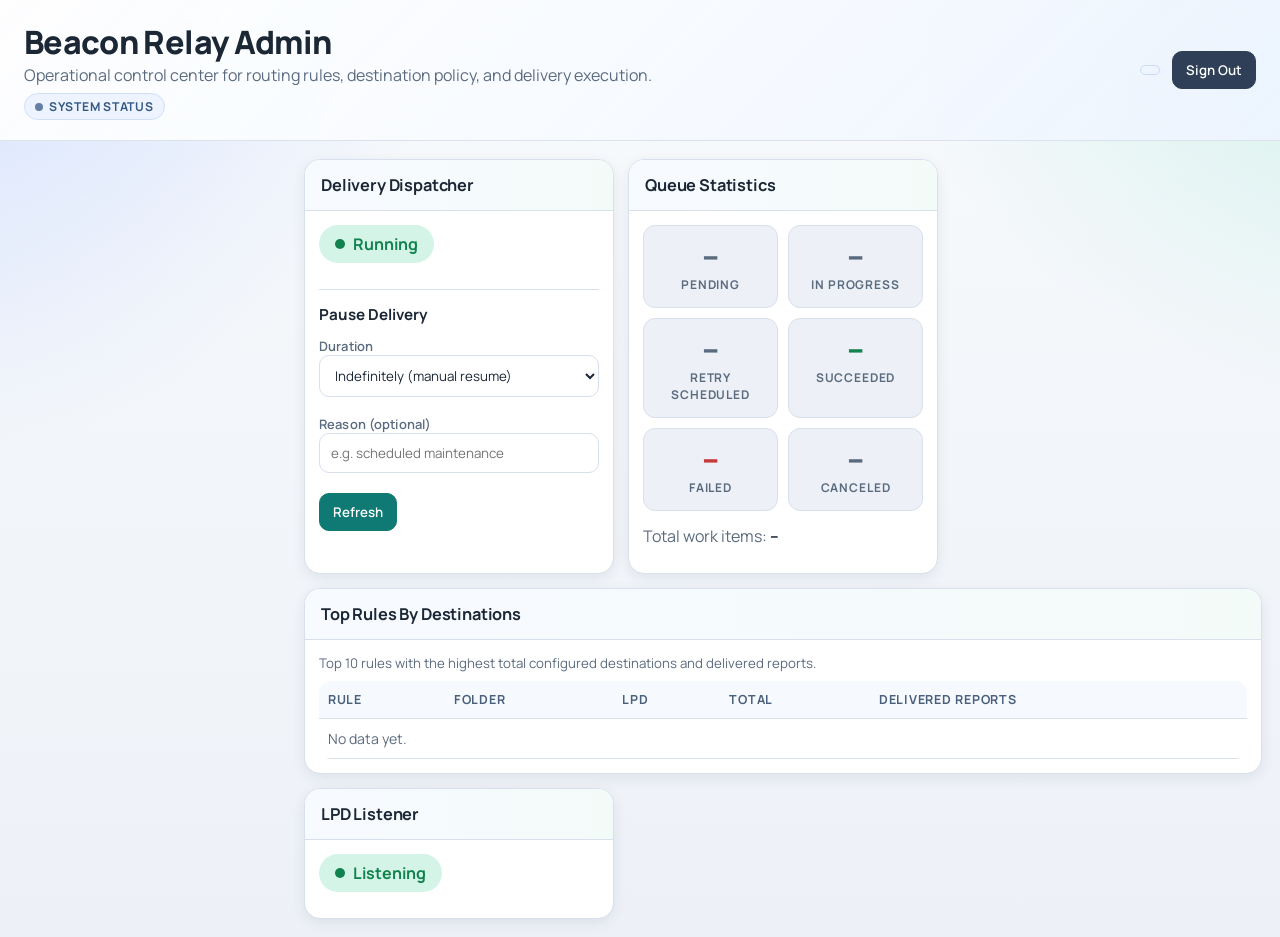
==== BeaconRelay.LpdReceiver/wwwroot/admin/index.html @ f5e6a937 "fix: Update stylesheet paths and resolve URLs in login and admin pages" ====
<!doctype html>
<html lang="en">
<head>
  <meta charset="utf-8">
  <meta name="viewport" content="width=device-width, initial-scale=1">
  <title>Beacon Relay Admin</title>
  <link rel="stylesheet" href="theme.css">
  <style>
    :root {
      --menu-width: 286px;
      --header-offset: 96px;
    }

    * { box-sizing: border-box; }

    body {
      margin: 0;
      font-family: "Manrope", "Segoe UI", Tahoma, sans-serif;
      color: var(--ink);
      background:
        radial-gradient(85% 120% at -10% -20%, #c6d8ff 0%, transparent 58%),
        radial-gradient(90% 110% at 110% -10%, #caefe8 0%, transparent 48%),
        linear-gradient(180deg, var(--bg-soft) 0%, var(--bg) 100%);
      min-height: 100vh;
      overflow-x: hidden;
    }

    header {
      padding: 20px 24px;
      border-bottom: 1px solid rgba(216, 224, 235, 0.9);
      background: linear-gradient(135deg, rgba(255, 255, 255, 0.96) 0%, rgba(237, 244, 255, 0.9) 100%);
      backdrop-filter: blur(8px);
      display: flex;
      flex-wrap: wrap;
      justify-content: space-between;
      gap: 14px;
      align-items: center;
      position: sticky;
      top: 0;
      z-index: 25;
      width: 100%;
    }

    .header-left {
      display: flex;
      align-items: flex-start;
      gap: 12px;
    }

    .menu-toggle {
      width: 42px;
      height: 42px;
      border-radius: 10px;
      padding: 0;
      display: inline-flex;
      align-items: center;
      justify-content: center;
      background: #f5f8fd;
      border-color: #cfdced;
      flex-shrink: 0;
    }

    .menu-toggle svg {
      width: 20px;
      height: 20px;
    }

    .menu-toggle.active {
      background: var(--accent);
      color: #fff;
      border-color: var(--accent);
    }

    h1, h2, h3 { margin: 0; }

    h1 {
      font-size: clamp(1.4rem, 1.05rem + 1.2vw, 2.1rem);
      letter-spacing: -0.02em;
      font-weight: 800;
    }

    h2 {
      letter-spacing: -0.01em;
      font-weight: 700;
    }

    main {
      margin: 0;
      padding: 18px;
      transition: margin-left 220ms ease;
    }

    .layout {
      display: block;
    }

    body.read-only .side-nav,
    body.read-only .menu-toggle,
    body.read-only .menu-overlay {
      display: none;
    }

    body.read-only main {
      margin-left: 0;
    }

    body.read-only .content-area {
      max-width: none;
    }

    body.menu-expanded main {
      margin-left: var(--menu-width);
    }

    body.menu-collapsed main {
      margin-left: 0;
    }

    .side-nav {
      background: var(--card);
      border-right: 1px solid var(--line);
      box-shadow: var(--shadow-sm);
      padding: 20px 14px;
      position: fixed;
      top: var(--header-offset);
      left: 0;
      bottom: 0;
      width: var(--menu-width);
      z-index: 30;
      overflow: hidden;
      transition: transform 220ms ease;
      background: linear-gradient(180deg, rgba(255, 255, 255, 0.97) 0%, rgba(245, 251, 255, 0.95) 100%);
      height: calc(100vh - var(--header-offset));
    }

    body.menu-collapsed .side-nav {
      transform: translateX(calc(-1 * var(--menu-width) - 8px));
    }

    .side-nav::before {
      content: "";
      display: block;
      height: 4px;
      margin: -20px -14px 12px;
      background: linear-gradient(90deg, var(--accent) 0%, var(--accent-2) 100%);
    }

    .side-nav h2 {
      font-size: 0.92rem;
      margin: 0 0 5px;
      color: var(--ink-soft);
      text-transform: uppercase;
      letter-spacing: 0.08em;
      font-weight: 700;
    }

    .side-nav .hint {
      margin-bottom: 12px;
      color: var(--ink-soft);
    }

    .nav-links {
      display: grid;
      gap: 8px;
    }

    .nav-links button {
      display: flex;
      align-items: center;
      gap: 9px;
      text-align: left;
      width: 100%;
      font-weight: 600;
      background: #f5f8fd;
      border: 1px solid #dce5f2;
      border-radius: 10px;
      padding: 10px 12px;
      transition: transform 160ms ease, background-color 160ms ease, border-color 160ms ease, box-shadow 160ms ease;
    }

    .nav-links button:hover {
      transform: translateY(-1px);
      border-color: #bdcce2;
      box-shadow: var(--shadow-sm);
    }

    .nav-links button.active {
      background: var(--accent);
      color: #fff;
      border-color: var(--accent);
      box-shadow: 0 8px 18px rgba(15, 92, 192, 0.35);
    }

    .nav-icon {
      width: 16px;
      height: 16px;
      flex-shrink: 0;
      opacity: 0.88;
    }

    .nav-links button.active .nav-icon {
      opacity: 1;
    }

    .nav-label {
      display: inline-block;
    }

    .content-area {
      display: grid;
      gap: 18px;
      max-width: 1420px;
    }

    .view-chip {
      display: inline-flex;
      align-items: center;
      gap: 6px;
      margin-top: 7px;
      padding: 4px 10px;
      border-radius: 999px;
      border: 1px solid #cfe0f5;
      background: #edf4ff;
      color: #355985;
      font-size: 0.76rem;
      font-weight: 700;
      letter-spacing: 0.06em;
      text-transform: uppercase;
      width: fit-content;
    }

    .view-chip::before {
      content: "";
      width: 8px;
      height: 8px;
      border-radius: 50%;
      background: currentColor;
      opacity: 0.75;
    }

    .menu-overlay {
      position: fixed;
      left: 0;
      right: 0;
      bottom: 0;
      top: var(--header-offset);
      background: rgba(12, 24, 42, 0.36);
      backdrop-filter: blur(1px);
      opacity: 0;
      pointer-events: none;
      transition: opacity 180ms ease;
      z-index: 20;
    }

    @media (max-width: 980px) {
      body.menu-expanded .menu-overlay {
        opacity: 1;
        pointer-events: auto;
      }
    }

    .view-section {
      display: none;
      gap: 18px;
      animation: fade-slide-in 260ms ease;
    }

    .view-section.active {
      display: grid;
    }

    @keyframes fade-slide-in {
      from {
        opacity: 0;
        transform: translateY(8px);
      }
      to {
        opacity: 1;
        transform: translateY(0);
      }
    }

    .grid-2 {
      display: grid;
      grid-template-columns: 1fr;
      gap: 14px;
    }

    @media (min-width: 1000px) {
      .grid-2 { grid-template-columns: 1fr 1fr; }
    }

    .card {
      background: var(--card);
      border: 1px solid var(--line);
      border-radius: var(--radius);
      overflow: hidden;
      box-shadow: var(--shadow-sm);
    }

    .card h2 {
      padding: 14px 16px;
      font-size: 1.02rem;
      border-bottom: 1px solid var(--line);
      background: linear-gradient(90deg, #f7faff 0%, #f3fbf9 100%);
    }

    .body { padding: 14px; }

    .toolbar {
      display: flex;
      flex-wrap: wrap;
      gap: 10px;
      margin-bottom: 12px;
      align-items: end;
    }

    button {
      border: 1px solid var(--line);
      background: #ffffff;
      color: var(--ink);
      border-radius: 10px;
      padding: 9px 13px;
      cursor: pointer;
      font-family: inherit;
      font-weight: 600;
      transition: transform 140ms ease, box-shadow 140ms ease, background-color 140ms ease, border-color 140ms ease;
    }

    button:hover {
      transform: translateY(-1px);
      box-shadow: var(--shadow-sm);
    }

    button:disabled {
      cursor: not-allowed;
      opacity: 0.55;
      transform: none;
      box-shadow: none;
    }

    button.primary { background: var(--accent); color: #fff; border-color: var(--accent); }
    button.refresh { background: var(--accent-2); color: #fff; border-color: var(--accent-2); }
    button.secondary { background: var(--accent-3); color: #fff; border-color: var(--accent-3); }

    button.danger {
      background: #fff2f2;
      color: var(--bad);
      border-color: #efc3c3;
    }

    input, select {
      width: 100%;
      border: 1px solid var(--line);
      border-radius: 10px;
      padding: 10px 11px;
      background: #fff;
      color: var(--ink);
      font-family: inherit;
      transition: border-color 120ms ease, box-shadow 120ms ease;
    }

    input:focus,
    select:focus,
    button:focus-visible {
      outline: none;
      border-color: #79a8e8;
      box-shadow: 0 0 0 3px rgba(15, 92, 192, 0.16);
    }

    label {
      display: block;
      font-size: 0.81rem;
      margin-bottom: 8px;
      min-width: 120px;
      color: var(--ink-soft);
      font-weight: 600;
      letter-spacing: 0.01em;
    }

    .row, .row-3 {
      display: grid;
      grid-template-columns: 1fr;
      gap: 10px;
    }

    @media (min-width: 760px) {
      .row { grid-template-columns: 1fr 1fr; }
      .row-3 { grid-template-columns: 1fr 1fr 1fr; }
    }

    table {
      width: 100%;
      border-collapse: collapse;
      font-size: 0.88rem;
      border-radius: 12px;
      overflow: hidden;
    }

    th, td {
      padding: 10px 9px;
      border-bottom: 1px solid var(--line);
      text-align: left;
      vertical-align: top;
    }

    th {
      background: #f6f9fd;
      color: #49607d;
      font-size: 0.78rem;
      letter-spacing: 0.06em;
      text-transform: uppercase;
      font-weight: 700;
    }

    tr:hover td { background: #f8fbff; }

    .queue-row {
      cursor: pointer;
    }

    .queue-row.selected td {
      background: #e7f0ff;
    }

    .rule-color-row {
      display: inline-flex;
      align-items: center;
      gap: 8px;
    }

    .rule-color-chip {
      width: 14px;
      height: 14px;
      border-radius: 999px;
      border: 1px solid rgba(0, 0, 0, 0.16);
      display: inline-block;
      vertical-align: middle;
      margin-right: 7px;
    }

    .pill {
      display: inline-block;
      border-radius: 999px;
      padding: 4px 10px;
      font-size: 0.74rem;
      font-weight: 700;
      border: 1px solid transparent;
      background: #f7f9fc;
    }

    .ok { color: var(--ok); border-color: var(--ok); }
    .bad { color: var(--bad); border-color: var(--bad); }
    .warn { color: var(--warn); border-color: var(--warn); }

    .muted { color: var(--ink-soft); }

    .error {
      margin-top: 8px;
      color: var(--bad);
      font-size: 0.85rem;
      min-height: 1.2em;
      white-space: pre-wrap;
      line-height: 1.4;
    }

    .hint {
      font-size: 0.83rem;
      color: var(--ink-soft);
      margin-bottom: 8px;
      line-height: 1.4;
    }

    .details-panel {
      background: linear-gradient(165deg, #fbfdff 0%, #f4faf9 100%);
      border: 1px solid #d8e8e7;
      border-radius: 14px;
      padding: 14px;
    }

    .actions {
      display: flex;
      flex-wrap: wrap;
      gap: 6px;
    }

    .meta {
      display: flex;
      flex-wrap: wrap;
      gap: 12px;
      align-items: center;
    }

    #authStatus {
      font-family: "IBM Plex Mono", Consolas, monospace;
      font-size: 0.8rem;
      padding: 4px 9px;
      border-radius: 999px;
      background: #eef5ff;
      border: 1px solid #c9dbf5;
      color: #365a8c;
    }

    @media (max-width: 720px) {
      header { padding: 16px; }
      main { padding: 12px; }
      .toolbar > * { width: 100%; }
      .toolbar button { width: 100%; }
    }

    @media (max-width: 980px) {
      body.menu-expanded header,
      body.menu-expanded main {
        margin-left: 0;
      }

      .side-nav {
        width: min(86vw, 320px);
      }

      body.menu-collapsed .side-nav {
        transform: translateX(-110%);
      }
    }

    @media (prefers-reduced-motion: reduce) {
      * { animation: none !important; transition: none !important; }
    }

    /* ── Status page ─────────────────────────────────────────────── */
    .status-grid {
      display: grid;
      gap: 14px;
      grid-template-columns: repeat(auto-fit, minmax(280px, 1fr));
    }

    .status-grid .card.card-wide {
      grid-column: 1 / -1;
    }

    .table-wrap {
      width: 100%;
      overflow-x: auto;
    }

    .table-wrap table {
      min-width: 680px;
    }

    .stat-strip {
      display: grid;
      gap: 10px;
      grid-template-columns: repeat(auto-fit, minmax(110px, 1fr));
    }

    .stat-box {
      background: var(--bg);
      border: 1px solid var(--line);
      border-radius: 12px;
      padding: 14px 16px;
      text-align: center;
    }

    .stat-box .count {
      font-size: 2rem;
      font-weight: 800;
      letter-spacing: -0.03em;
      line-height: 1;
    }

    .stat-box .label {
      font-size: 0.75rem;
      font-weight: 700;
      text-transform: uppercase;
      letter-spacing: 0.07em;
      color: var(--ink-soft);
      margin-top: 4px;
    }

    .stat-box.ok   .count { color: var(--ok); }
    .stat-box.bad  .count { color: var(--bad); }
    .stat-box.warn .count { color: var(--warn); }
    .stat-box.dim  .count { color: var(--ink-soft); }

    .dispatcher-badge {
      display: inline-flex;
      align-items: center;
      gap: 8px;
      font-size: 1rem;
      font-weight: 700;
      padding: 8px 16px;
      border-radius: 100px;
      margin-bottom: 12px;
    }

    .dispatcher-badge.running {
      background: #d3f4e7;
      color: var(--ok);
    }

    .dispatcher-badge.paused {
      background: #fdeec9;
      color: var(--warn);
    }

    .dispatcher-badge .dot {
      width: 10px; height: 10px;
      border-radius: 50%;
      background: currentColor;
    }

    .pause-row {
      display: flex;
      flex-wrap: wrap;
      gap: 10px;
      align-items: flex-end;
      margin-top: 12px;
    }

    .pause-row label { flex: 1 1 160px; }
  </style>
</head>
<body>
  <header>
    <div class="header-left">
      <button id="menuToggle" class="menu-toggle" aria-label="Toggle settings menu" title="Toggle settings menu">
        <svg viewBox="0 0 24 24" fill="none" stroke="currentColor" stroke-width="2" stroke-linecap="round">
          <path d="M4 6h16"></path>
          <path d="M4 12h16"></path>
          <path d="M4 18h16"></path>
        </svg>
      </button>
      <div>
        <h1>Beacon Relay Admin</h1>
        <div class="muted">Operational control center for routing rules, destination policy, and delivery execution.</div>
        <div id="activeViewChip" class="view-chip">System Status</div>
      </div>
    </div>
    <div class="meta">
      <div id="authStatus" class="muted"></div>
      <button id="logoutButton" class="secondary">Sign Out</button>
    </div>
  </header>

  <main>
    <div id="menuOverlay" class="menu-overlay"></div>
    <div class="layout">
      <aside class="side-nav">
        <h2>Settings Menu</h2>
        <div class="hint">Select a module to configure and save.</div>
        <div class="nav-links">
          <button class="active" data-view-target="status">
            <svg class="nav-icon" viewBox="0 0 24 24" fill="none" stroke="currentColor" stroke-width="2" stroke-linecap="round" stroke-linejoin="round"><path d="M4 13h6"></path><path d="M4 19h10"></path><path d="M14 5h6"></path><path d="M14 11h6"></path><path d="M11 17h2"></path><rect x="4" y="4" width="6" height="7" rx="1"></rect><rect x="14" y="13" width="6" height="7" rx="1"></rect></svg>
            <span class="nav-label">System Status</span>
          </button>
          <button data-view-target="retention">
            <svg class="nav-icon" viewBox="0 0 24 24" fill="none" stroke="currentColor" stroke-width="2" stroke-linecap="round" stroke-linejoin="round"><path d="M3 6h18"></path><path d="M8 6V4h8v2"></path><path d="M6 6l1 14h10l1-14"></path><path d="M10 10v7"></path><path d="M14 10v7"></path></svg>
            <span class="nav-label">Retention &amp; Purge</span>
          </button>
          <button data-view-target="rules">
            <svg class="nav-icon" viewBox="0 0 24 24" fill="none" stroke="currentColor" stroke-width="2" stroke-linecap="round" stroke-linejoin="round"><path d="M5 6h14"></path><path d="M5 12h10"></path><path d="M5 18h14"></path><circle cx="18" cy="12" r="1"></circle></svg>
            <span class="nav-label">Rules and Matching</span>
          </button>
          <button data-view-target="folder">
            <svg class="nav-icon" viewBox="0 0 24 24" fill="none" stroke="currentColor" stroke-width="2" stroke-linecap="round" stroke-linejoin="round"><path d="M3 8h6l2 2h10v9H3z"></path><path d="M3 8V5h7l2 2"></path></svg>
            <span class="nav-label">Folder Routing</span>
          </button>
          <button data-view-target="lpd">
            <svg class="nav-icon" viewBox="0 0 24 24" fill="none" stroke="currentColor" stroke-width="2" stroke-linecap="round" stroke-linejoin="round"><path d="M4 12h14"></path><path d="M13 7l5 5-5 5"></path></svg>
            <span class="nav-label">LPD Forwarding</span>
          </button>
          <button data-view-target="delivery">
            <svg class="nav-icon" viewBox="0 0 24 24" fill="none" stroke="currentColor" stroke-width="2" stroke-linecap="round" stroke-linejoin="round"><path d="M3 7h11v10H3z"></path><path d="M14 10h3l4 4v3h-7z"></path><circle cx="8" cy="19" r="1"></circle><circle cx="18" cy="19" r="1"></circle></svg>
            <span class="nav-label">Delivery Queue</span>
          </button>
          <button data-view-target="administrators" data-access="admin">
            <svg class="nav-icon" viewBox="0 0 24 24" fill="none" stroke="currentColor" stroke-width="2" stroke-linecap="round" stroke-linejoin="round"><circle cx="9" cy="8" r="3"></circle><path d="M3 19c0-3.2 2.6-5.8 5.8-5.8h0.4"></path><circle cx="17" cy="10" r="2.5"></circle><path d="M14.5 19.5c0-2.6 2.1-4.7 4.7-4.7h0.3"></path></svg>
            <span class="nav-label">Administrators</span>
          </button>
        </div>
      </aside>

      <div class="content-area">
        <section class="view-section" data-view="rules" data-access="settings">
          <section class="card">
            <h2>Rules</h2>
            <div class="body">
              <div class="row-3">
                <label>Rule Name
                  <input id="ruleName" value="" placeholder="Enter a unique rule name">
                </label>
                <label>Priority
                  <input id="rulePriority" type="number" value="100" min="0">
                </label>
                <label>Queue Match Type
                  <select id="queueType">
                    <option>Exact</option>
                    <option>Wildcard</option>
                    <option>Regex</option>
                  </select>
                </label>
              </div>
              <div class="row-3">
                <label>Queue Match Value
                  <input id="queueValue" value="main">
                </label>
                <label>Match Operator
                  <select id="matchOperator">
                    <option>And</option>
                    <option>Or</option>
                  </select>
                </label>
                <label>Status
                  <select id="ruleEnabled">
                    <option value="true">Enabled</option>
                    <option value="false">Disabled</option>
                  </select>
                </label>
              </div>
              <div class="row">
                <label>Rule Highlight Color
                  <div class="rule-color-row">
                    <input id="ruleColor" type="color" value="#0F5CC0" style="width:74px; padding:4px 6px;">
                    <span class="muted">Used to highlight this rule in rule and queue entries.</span>
                  </div>
                </label>
              </div>
              <div class="toolbar">
                <button class="primary" id="saveRule">Save Rule</button>
                <button id="resetRule">Reset Form</button>
                <button class="refresh" id="refreshRules">Refresh Rules</button>
                <button id="saveRuleOrder">Save Current Rule Order</button>
              </div>
              <div class="hint">Use Up and Down to reorder rules before saving the new priority order.</div>
              <div class="error" id="ruleError"></div>
              <table>
                <thead>
                  <tr><th>Priority</th><th>Name</th><th>Match</th><th>Destinations</th><th>Status</th><th>Action</th></tr>
                </thead>
                <tbody id="rulesBody"></tbody>
              </table>
            </div>
          </section>
        </section>

        <section class="view-section" data-view="folder" data-access="settings">
          <section class="card">
            <h2>Folder Destinations</h2>
            <div class="body">
              <div class="row">
                <label>Rule
                  <select id="folderRuleId"></select>
                </label>
                <label>Destination Order
                  <input id="folderOrder" type="number" value="1" min="0">
                </label>
              </div>
              <div class="row">
                <label>Root Folder
                  <input id="folderRoot" value="data/routed">
                </label>
                <label>Subfolder Pattern Type
                  <select id="folderPatternType">
                    <option>DotNetDateFormat</option>
                    <option>TokenTemplate</option>
                  </select>
                </label>
              </div>
              <div class="row">
                <label>Subfolder Pattern
                  <input id="folderPattern" value="yyyy/MM/dd">
                </label>
                <label>Duplicate Policy
                  <select id="folderDuplicatePolicy">
                    <option>Overwrite</option>
                    <option>Fail</option>
                    <option selected>UniqueName</option>
                  </select>
                </label>
              </div>
              <div class="row">
                <label>Unique Name Mode
                  <select id="folderUniqueNameMode">
                    <option selected>Counter</option>
                    <option>Timestamp</option>
                    <option>Guid</option>
                    <option>HashFragment</option>
                  </select>
                </label>
                <label>Retry Policy
                  <select id="folderRetryPolicyId"></select>
                </label>
              </div>
              <div class="row">
                <label>Unique Affix
                  <input id="folderUniqueAffix" placeholder="copy">
                </label>
                <label>Retry On Failure
                  <select id="folderRetryOnFailure">
                    <option value="true">Yes</option>
                    <option value="false">No</option>
                  </select>
                </label>
              </div>
              <div class="row">
                <label>Enabled
                  <select id="folderEnabled">
                    <option value="true">Enabled</option>
                    <option value="false">Disabled</option>
                  </select>
                </label>
              </div>
              <div class="toolbar">
                <button class="primary" id="saveFolder">Save Folder Destination</button>
                <button id="resetFolder">Reset Form</button>
              </div>
              <div class="error" id="folderError"></div>
              <table>
                <thead>
                  <tr><th>Rule</th><th>Root</th><th>Pattern</th><th>Retry</th><th>Action</th></tr>
                </thead>
                <tbody id="folderBody"></tbody>
              </table>
            </div>
          </section>
        </section>

        <section class="view-section" data-view="lpd" data-access="settings">
          <section class="card">
            <h2>LPD Forward Destinations</h2>
            <div class="body">
              <div class="hint">Manage outbound LPD forwarding targets and retry behavior.</div>
              <div class="row">
                <label>Rule
                  <select id="forwardRuleId"></select>
                </label>
                <label>Destination Order
                  <input id="forwardOrder" type="number" value="1" min="0">
                </label>
              </div>
              <div class="row">
                <label>Host
                  <input id="forwardHost" value="127.0.0.1">
                </label>
                <label>Port
                  <input id="forwardPort" type="number" value="515" min="1" max="65535">
                </label>
              </div>
              <div class="row">
                <label>Outbound Queue Name
                  <input id="forwardQueue" value="remote-queue">
                </label>
                <label>Compression
                  <select id="forwardCompression">
                    <option>None</option>
                    <option>ZipArchive</option>
                  </select>
                </label>
              </div>
              <div class="row">
                <label>Payload Mode
                  <select id="forwardPayloadMode">
                    <option>StoredFile</option>
                    <option>OriginalFile</option>
                  </select>
                </label>
                <label>Retry Policy
                  <select id="forwardRetryPolicyId"></select>
                </label>
              </div>
              <div class="row">
                <label>Enabled
                  <select id="forwardEnabled">
                    <option value="true">Enabled</option>
                    <option value="false">Disabled</option>
                  </select>
                </label>
              </div>
              <div class="toolbar">
                <button class="primary" id="saveForward">Save Forward Destination</button>
                <button id="resetForward">Reset Form</button>
              </div>
              <div class="error" id="forwardError"></div>
              <table>
                <thead>
                  <tr><th>Rule</th><th>Target</th><th>Queue</th><th>Retry</th><th>Action</th></tr>
                </thead>
                <tbody id="forwardBody"></tbody>
              </table>
            </div>
          </section>
        </section>

        <section class="view-section" data-view="delivery">
          <section class="card">
            <h2>Delivery Queue</h2>
            <div class="body">
              <div class="toolbar">
                <label>Status
                  <select id="queueStatusFilter">
                    <option value="All">All</option>
                    <option>Pending</option>
                    <option>InProgress</option>
                    <option>RetryScheduled</option>
                    <option>Succeeded</option>
                    <option>Failed</option>
                    <option>Canceled</option>
                  </select>
                </label>
                <label>Search
                  <input id="queueSearch" placeholder="queue, file, destination, error">
                </label>
                <label>Page Size
                  <select id="queuePageSize">
                    <option>10</option>
                    <option selected>25</option>
                    <option>50</option>
                    <option>100</option>
                  </select>
                </label>
                <button class="refresh" id="refreshQueue">Refresh Queue</button>
              </div>
              <div class="grid-2">
                <div>
                  <table>
                    <thead>
                      <tr><th>Status</th><th>Rule + Destination</th><th>Attempts</th><th>Next</th><th>Action</th></tr>
                    </thead>
                    <tbody id="queueBody"></tbody>
                  </table>
                  <div class="toolbar">
                    <button id="firstPage">First</button>
                    <button id="prevPage">Previous</button>
                    <div id="pageSummary" class="muted"></div>
                    <label>Jump to
                      <input id="queuePageInput" type="number" min="1" value="1" style="width:84px;">
                    </label>
                    <button id="jumpPage">Go</button>
                    <button id="nextPage">Next</button>
                    <button id="lastPage">Last</button>
                  </div>
                  <div class="error" id="queueError"></div>
                </div>
                <div class="details-panel">
                  <h3>Selected Work Item</h3>
                  <div class="hint">Choose Details on a work item to inspect attempt history.</div>
                  <div id="queueDetails" class="muted">No work item selected.</div>
                </div>
              </div>
            </div>
          </section>
        </section>

        <section class="view-section" data-view="retention" data-access="settings">
          <section class="card">
            <h2>Retention Cleanup Settings</h2>
            <div class="body">
              <div class="row-3">
                <label>Enabled
                  <select id="retentionEnabled">
                    <option value="true">Enabled</option>
                    <option value="false">Disabled</option>
                  </select>
                </label>
                <label>Retention Days
                  <input id="retentionDays" type="number" min="1" value="30">
                </label>
                <label>Run Interval (minutes)
                  <input id="retentionInterval" type="number" min="1" value="60">
                </label>
              </div>
              <div class="toolbar">
                <button class="primary" id="saveRetention">Save Retention Settings</button>
                <button class="refresh" id="refreshRetention">Refresh</button>
              </div>
              <div class="error" id="retentionError"></div>
            </div>
          </section>

          <section class="card">
            <h2>Purge Policies</h2>
            <div class="body">
              <div class="hint">Policies are stored in the database and applied by the retention service.</div>
              <div class="row-3">
                <label>Policy
                  <select id="purgePolicyId"></select>
                </label>
                <label>Enabled
                  <select id="purgeEnabled">
                    <option value="true">Enabled</option>
                    <option value="false">Disabled</option>
                  </select>
                </label>
                <label>Retention Days
                  <input id="purgeRetentionDays" type="number" min="1" value="30">
                </label>
              </div>
              <div class="row-3">
                <label>Apply To
                  <select id="purgeApplyTo">
                    <option>DeliveryAttempts</option>
                    <option>DeliveryWorkItemsTerminal</option>
                  </select>
                </label>
                <label>Interval Minutes
                  <input id="purgeIntervalMinutes" type="number" min="1" value="60">
                </label>
                <label>Terminal Statuses CSV
                  <input id="purgeTerminalStatuses" placeholder="Succeeded,Failed,Canceled">
                </label>
              </div>
              <div class="toolbar">
                <button class="primary" id="savePurgePolicy">Save Policy</button>
                <button id="resetPurgePolicy">Reset</button>
              </div>
              <div class="error" id="purgeError"></div>

              <table>
                <thead>
                  <tr><th>Name</th><th>Apply To</th><th>Retention</th><th>Interval</th><th>Status</th><th>Action</th></tr>
                </thead>
                <tbody id="purgeBody"></tbody>
              </table>
            </div>
          </section>
        </section>

        <section class="view-section" data-view="administrators" data-access="admin">
          <section class="card">
            <h2>Administrators</h2>
            <div class="body">
              <div class="hint">Only Admin role users can view and modify admin accounts.</div>
              <div class="row-3">
                <label>Username
                  <input id="adminUserName" placeholder="new-admin">
                </label>
                <label>Role
                  <select id="adminUserRole">
                    <option value="Admin">Admin</option>
                    <option value="Settings">Settings</option>
                    <option value="ReadOnly">ReadOnly</option>
                  </select>
                </label>
                <label>Enabled
                  <select id="adminUserEnabled">
                    <option value="true">Enabled</option>
                    <option value="false">Disabled</option>
                  </select>
                </label>
              </div>
              <div class="row">
                <label>Password
                  <input id="adminUserPassword" type="password" placeholder="Required when creating; leave blank to keep existing on edit">
                </label>
              </div>
              <div class="toolbar">
                <button class="primary" id="saveAdminUser">Save User</button>
                <button id="resetAdminUser">Reset Form</button>
                <button class="refresh" id="refreshAdminUsers">Refresh Users</button>
              </div>
              <div class="error" id="adminUserError"></div>
              <table>
                <thead>
                  <tr><th>Username</th><th>Role</th><th>Status</th><th>Updated</th><th>Action</th></tr>
                </thead>
                <tbody id="adminUsersBody"></tbody>
              </table>
            </div>
          </section>
        </section>

        <!-- ── Status Page ───────────────────────────────────────── -->
        <section class="view-section active" data-view="status">
          <div class="status-grid">

            <!-- Dispatcher State + Pause Controls -->
            <section class="card">
              <h2>Delivery Dispatcher</h2>
              <div class="body">
                <div id="dispatcherBadge" class="dispatcher-badge running">
                  <span class="dot"></span>
                  <span id="dispatcherLabel">Running</span>
                </div>
                <div id="dispatcherMeta" class="muted" style="margin-bottom:12px;"></div>

                <hr style="border:none;border-top:1px solid var(--line);margin:14px 0;">

                <h3 style="margin-bottom:10px;font-size:0.95rem;">Pause Delivery</h3>
                <div class="pause-row">
                  <label>Duration
                    <select id="pauseDuration">
                      <option value="">Indefinitely (manual resume)</option>
                      <option value="15">15 minutes</option>
                      <option value="30">30 minutes</option>
                      <option value="60">1 hour</option>
                      <option value="120">2 hours</option>
                      <option value="240">4 hours</option>
                      <option value="480">8 hours</option>
                      <option value="1440">24 hours</option>
                    </select>
                  </label>
                  <label>Reason (optional)
                    <input id="pauseReason" placeholder="e.g. scheduled maintenance">
                  </label>
                </div>
                <div class="toolbar" style="margin-top:12px;">
                  <button class="primary" id="pauseBtn">Pause Delivery</button>
                  <button id="resumeBtn">Resume Now</button>
                  <button class="refresh" id="refreshStatus">Refresh</button>
                </div>
                <div class="error" id="statusError" style="margin-top:8px;"></div>
              </div>
            </section>

            <!-- Queue Statistics -->
            <section class="card">
              <h2>Queue Statistics</h2>
              <div class="body">
                <div class="stat-strip" id="queueStatStrip">
                  <div class="stat-box dim"><div class="count">–</div><div class="label">Pending</div></div>
                  <div class="stat-box dim"><div class="count">–</div><div class="label">In Progress</div></div>
                  <div class="stat-box dim"><div class="count">–</div><div class="label">Retry Scheduled</div></div>
                  <div class="stat-box ok"><div class="count">–</div><div class="label">Succeeded</div></div>
                  <div class="stat-box bad"><div class="count">–</div><div class="label">Failed</div></div>
                  <div class="stat-box dim"><div class="count">–</div><div class="label">Canceled</div></div>
                </div>
                <div style="margin-top:14px;">
                  <span class="muted">Total work items: </span>
                  <strong id="queueStatTotal">–</strong>
                </div>
              </div>
            </section>

            <section class="card card-wide">
              <h2>Top Rules By Destinations</h2>
              <div class="body">
                <div class="hint">Top 10 rules with the highest total configured destinations and delivered reports.</div>
                <div class="table-wrap">
                  <table>
                    <thead>
                      <tr><th>Rule</th><th>Folder</th><th>LPD</th><th>Total</th><th>Delivered Reports</th></tr>
                    </thead>
                    <tbody id="statusTopRulesBody">
                      <tr><td colspan="5" class="muted">No data yet.</td></tr>
                    </tbody>
                  </table>
                </div>
              </div>
            </section>

            <!-- LPD Listener -->
            <section class="card">
              <h2>LPD Listener</h2>
              <div class="body">
                <div id="listenerBadge" class="dispatcher-badge running">
                  <span class="dot"></span>
                  <span id="listenerLabel">Listening</span>
                </div>
                <div id="listenerMeta" class="muted"></div>
              </div>
            </section>

          </div>
        </section>

      </div>
    </div>
  </main>

  <script>
    const el = (id) => document.getElementById(id);
    const state = {
      rules: [],
      folderDestinations: [],
      forwardDestinations: [],
      retryPolicies: [],
      purgePolicies: [],
      retentionSettings: null,
      workItems: [],
      editingRuleId: null,
      editingFolderId: null,
      editingForwardId: null,
      editingPurgePolicyId: null,
      editingAdminUserId: null,
      queuePage: 1,
      queueTotalPages: 1,
      queueSelectedId: null,
      isMenuCollapsed: false,
      currentRole: 'ReadOnly',
      canManageSettings: false,
      canManageAdminUsers: false,
      adminUsers: []
    };

    const viewLabels = {
      status: 'System Status',
      retention: 'Retention & Purge',
      rules: 'Rules and Matching',
      folder: 'Folder Routing',
      lpd: 'LPD Forwarding',
      delivery: 'Delivery Queue',
      administrators: 'Administrators'
    };

    function applyMenuState() {
      const body = document.body;
      body.classList.toggle('menu-collapsed', state.isMenuCollapsed);
      body.classList.toggle('menu-expanded', !state.isMenuCollapsed);
      const toggle = el('menuToggle');
      if (toggle) {
        toggle.setAttribute('aria-expanded', state.isMenuCollapsed ? 'false' : 'true');
        toggle.classList.toggle('active', !state.isMenuCollapsed);
      }
    }

    function applyAccessControls() {
      const canManageSettings = state.currentRole === 'Admin' || state.currentRole === 'Settings';
      const canManageAdminUsers = state.currentRole === 'Admin';
      state.canManageSettings = canManageSettings;
      state.canManageAdminUsers = canManageAdminUsers;
      document.body.classList.toggle('read-only', !canManageSettings);

      document.querySelectorAll('[data-access="settings"]').forEach(section => {
        section.hidden = !canManageSettings;
      });

      document.querySelectorAll('[data-access="admin"]').forEach(section => {
        section.hidden = !canManageAdminUsers;
      });

      const settingsButtons = [el('saveRetention'), el('refreshRetention'), el('savePurgePolicy'), el('resetPurgePolicy'), el('saveRule'), el('resetRule'), el('refreshRules'), el('saveRuleOrder'), el('saveFolder'), el('resetFolder'), el('saveForward'), el('resetForward')];
      settingsButtons.forEach(button => {
        if (!button) return;
        button.disabled = !canManageSettings;
      });

      [el('pauseBtn'), el('resumeBtn')].forEach(button => {
        if (!button) return;
        button.hidden = !canManageSettings;
        button.disabled = !canManageSettings;
      });

      [el('saveAdminUser'), el('resetAdminUser'), el('refreshAdminUsers')].forEach(button => {
        if (!button) return;
        button.hidden = !canManageAdminUsers;
        button.disabled = !canManageAdminUsers;
      });
    }

    function syncLayoutOffsets() {
      const header = document.querySelector('header');
      if (!header) return;
      const headerHeight = Math.ceil(header.getBoundingClientRect().height);
      document.documentElement.style.setProperty('--header-offset', headerHeight + 'px');
    }

    function appRootPath() {
      const path = window.location.pathname || '/';
      const lowerPath = path.toLowerCase();

      const suffixes = ['/admin/index.html', '/admin/', '/admin'];
      for (const suffix of suffixes) {
        if (!lowerPath.endsWith(suffix)) {
          continue;
        }

        const root = path.slice(0, path.length - suffix.length);
        return root || '';
      }

      return '';
    }

    function resolveAppUrl(url) {
      if (typeof url !== 'string' || !url.startsWith('/')) {
        return url;
      }

      const root = appRootPath();
      return root ? (root + url) : url;
    }

    async function fetchJson(url, options) {
      const response = await fetch(resolveAppUrl(url), { credentials: 'same-origin', ...options });
      let payload = null;

      const contentType = (response.headers.get('content-type') || '').toLowerCase();
      if (contentType.includes('application/json')) {
        try { payload = await response.json(); } catch (_) {}
      } else {
        const rawText = await response.text();
        const trimmedText = (rawText || '').trim();
        if (trimmedText.length > 0) {
          try { payload = JSON.parse(trimmedText); } catch (_) { payload = { detail: trimmedText }; }
        }
      }

      if (!response.ok) {
        const detail = formatApiError(payload, response.statusText);
        const error = new Error(detail);
        error.payload = payload;
        throw error;
      }

      if (payload === null && response.status !== 204) {
        throw new Error('Server returned an empty response.');
      }

      return payload;
    }

    function formatApiError(payload, fallbackText) {
      if (!payload || typeof payload !== 'object') {
        return fallbackText || 'Request failed.';
      }

      const errors = payload.errors;
      if (errors && typeof errors === 'object') {
        const messages = Object.entries(errors)
          .flatMap(([field, fieldMessages]) => (fieldMessages || []).map(msg => field + ': ' + msg));
        if (messages.length > 0) {
          return messages.join('\n');
        }
      }

      return payload.title || payload.detail || fallbackText || 'Request failed.';
    }

    function statusPill(status) {
      const normalized = String(status);
      const className = normalized === 'Succeeded' || normalized === 'Enabled' ? 'ok' : (normalized === 'Failed' || normalized === 'Canceled' || normalized === 'Disabled' ? 'bad' : 'warn');
      return '<span class="pill ' + className + '">' + normalized + '</span>';
    }

    function ruleName(ruleId) {
      const rule = state.rules.find(x => x.id === ruleId);
      return rule ? rule.name : ('Rule #' + ruleId);
    }

    function retryPolicyName(policyId) {
      if (!policyId) { return 'Default'; }
      const policy = state.retryPolicies.find(x => x.id === policyId);
      return policy ? policy.name : ('Policy #' + policyId);
    }

    function normalizeHexColor(value) {
      if (!value) {
        return '#0F5CC0';
      }

      const text = String(value).trim();
      const prefixed = text.startsWith('#') ? text : ('#' + text);
      const valid = /^#[0-9a-fA-F]{6}$/.test(prefixed);
      return valid ? prefixed.toUpperCase() : '#0F5CC0';
    }

    function ruleHighlightColor(ruleId) {
      const rule = state.rules.find(x => x.id === ruleId);
      return normalizeHexColor(rule && rule.highlightColor);
    }

    function formatLocalTime(value) {
      if (!value) {
        return '-';
      }

      const timestamp = new Date(value);
      if (Number.isNaN(timestamp.getTime())) {
        return '-';
      }

      return timestamp.toLocaleString();
    }

    function setRuleOptions(selectId) {
      const html = state.rules.map(rule => '<option value="' + rule.id + '">' + rule.name + '</option>').join('');
      el(selectId).innerHTML = html || '<option value="">No rules</option>';
    }

    function setRetryPolicyOptions(selectId) {
      const html = '<option value="">Default</option>' + state.retryPolicies.map(policy => '<option value="' + policy.id + '">' + policy.name + '</option>').join('');
      el(selectId).innerHTML = html;
    }

    function flattenDestinations() {
      state.folderDestinations = state.rules.flatMap(rule => (rule.folderDestinations || []).map(dest => ({ ...dest, ruleName: rule.name })));
      state.forwardDestinations = state.rules.flatMap(rule => (rule.forwardDestinations || []).map(dest => ({ ...dest, ruleName: rule.name })));
    }

    function destinationSummary(item) {
      const originalRule = ruleName(item.ruleId);

      if (String(item.destinationType).toLowerCase() === 'folder') {
        const folder = state.folderDestinations.find(x => x.id === item.destinationId);
        const destination = folder ? ('Folder: ' + folder.rootFolder) : ('Folder #' + item.destinationId);
        return originalRule + ' -> ' + destination;
      }

      if (String(item.destinationType).toLowerCase() === 'forwardlpd') {
        const forward = state.forwardDestinations.find(x => x.id === item.destinationId);
        const destination = forward
          ? ('LPD: ' + forward.host + ':' + forward.port + ' / ' + forward.outboundQueueName)
          : ('LPD #' + item.destinationId);
        return originalRule + ' -> ' + destination;
      }

      return originalRule + ' -> ' + item.destinationType + ' #' + item.destinationId;
    }

    function renderRules() {
      el('rulesBody').innerHTML = state.rules.map((rule, index) => {
        const folderCount = (rule.folderDestinations || []).length;
        const forwardCount = (rule.forwardDestinations || []).length;
        const highlightColor = normalizeHexColor(rule.highlightColor);
        return '<tr>' +
          '<td style="border-left:4px solid ' + highlightColor + ';">' + rule.priority + '</td>' +
          '<td><span class="rule-color-chip" style="background:' + highlightColor + ';"></span>' + rule.name + '</td>' +
          '<td>' + rule.queueMatchType + ': ' + (rule.queueMatchValue || '(none)') + '</td>' +
          '<td>' + folderCount + ' folder / ' + forwardCount + ' forward</td>' +
          '<td>' + statusPill(rule.isEnabled ? 'Enabled' : 'Disabled') + '</td>' +
          '<td class="actions">' +
            '<button onclick="moveRule(' + index + ', -1)">Up</button>' +
            '<button onclick="moveRule(' + index + ', 1)">Down</button>' +
            '<button onclick="editRule(' + rule.id + ')">Edit</button>' +
            '<button class="danger" onclick="deleteRule(' + rule.id + ')">Delete</button>' +
          '</td>' +
        '</tr>';
      }).join('');
    }

    function renderFolderDestinations() {
      el('folderBody').innerHTML = state.folderDestinations.map(dest =>
        '<tr>' +
          '<td>' + dest.ruleName + '</td>' +
          '<td>' + dest.rootFolder + '</td>' +
          '<td>' + dest.subfolderPatternType + ': ' + dest.subfolderPattern + '</td>' +
          '<td>' + retryPolicyName(dest.retryPolicyId) + '</td>' +
          '<td class="actions">' +
            '<button onclick="editFolder(' + dest.id + ')">Edit</button>' +
            '<button class="danger" onclick="deleteFolder(' + dest.id + ')">Delete</button>' +
          '</td>' +
        '</tr>'
      ).join('');
    }

    function renderForwardDestinations() {
      el('forwardBody').innerHTML = state.forwardDestinations.map(dest =>
        '<tr>' +
          '<td>' + dest.ruleName + '</td>' +
          '<td>' + dest.host + ':' + dest.port + '</td>' +
          '<td>' + dest.outboundQueueName + '</td>' +
          '<td>' + retryPolicyName(dest.retryPolicyId) + '</td>' +
          '<td class="actions">' +
            '<button onclick="editForward(' + dest.id + ')">Edit</button>' +
            '<button class="danger" onclick="deleteForward(' + dest.id + ')">Delete</button>' +
          '</td>' +
        '</tr>'
      ).join('');
    }

    function renderQueue() {
      el('queueBody').innerHTML = state.workItems.map(item =>
        '<tr class="queue-row' + (state.queueSelectedId === item.id ? ' selected' : '') + '" onclick="selectQueueItem(\'' + item.id + '\')" style="border-left:4px solid ' + ruleHighlightColor(item.ruleId) + ';">' +
          '<td>' + statusPill(item.status) + '</td>' +
          '<td>' + destinationSummary(item) + '</td>' +
          '<td>' + item.attemptCount + '</td>' +
          '<td>' + formatLocalTime(item.nextAttemptUtc) + '</td>' +
          '<td class="actions">' +
            '<button onclick="showDetails(\'' + item.id + '\'); return false;">Details</button>' +
            (state.canManageSettings ? '<button onclick="retryItem(\'' + item.id + '\'); return false;">Retry</button>' : '') +
          '</td>' +
        '</tr>'
      ).join('');

      el('pageSummary').textContent = 'Page ' + state.queuePage + ' of ' + state.queueTotalPages;
      el('queuePageInput').value = String(state.queuePage);
      el('queuePageInput').max = String(state.queueTotalPages);
      el('firstPage').disabled = state.queuePage <= 1;
      el('prevPage').disabled = state.queuePage <= 1;
      el('nextPage').disabled = state.queuePage >= state.queueTotalPages;
      el('lastPage').disabled = state.queuePage >= state.queueTotalPages;
    }

    async function loadAuthStatus() {
      try {
        const status = await fetchJson('/auth/status');
        state.currentRole = status.role || 'ReadOnly';
        el('authStatus').textContent = status.authenticated
          ? ('Signed in as ' + (status.username || 'admin') + ' (' + state.currentRole + ')')
          : 'Signed out';
        applyAccessControls();
      } catch (_) {
        el('authStatus').textContent = '';
      }
    }

    async function loadRetryPolicies() {
      state.retryPolicies = await fetchJson('/api/retry-policies');
      setRetryPolicyOptions('folderRetryPolicyId');
      setRetryPolicyOptions('forwardRetryPolicyId');
    }

    function setPurgePolicyOptions() {
      const html = state.purgePolicies.map(policy => '<option value="' + policy.id + '">' + policy.name + '</option>').join('');
      el('purgePolicyId').innerHTML = html || '<option value="">No purge policies</option>';
    }

    function renderAdminUsers() {
      el('adminUsersBody').innerHTML = state.adminUsers.map(user =>
        '<tr>' +
          '<td>' + user.username + '</td>' +
          '<td>' + user.role + '</td>' +
          '<td>' + statusPill(user.isEnabled ? 'Enabled' : 'Disabled') + '</td>' +
          '<td>' + formatLocalTime(user.updatedUtc) + '</td>' +
          '<td class="actions">' +
            '<button onclick="editAdminUser(' + user.id + ')">Edit</button>' +
            '<button class="danger" onclick="deleteAdminUser(' + user.id + ')">Delete</button>' +
          '</td>' +
        '</tr>'
      ).join('');
    }

    function resetAdminUserForm() {
      state.editingAdminUserId = null;
      el('adminUserName').value = '';
      el('adminUserRole').value = 'Admin';
      el('adminUserEnabled').value = 'true';
      el('adminUserPassword').value = '';
      el('adminUserError').textContent = '';
    }

    function editAdminUser(id) {
      const user = state.adminUsers.find(x => x.id === id);
      if (!user) {
        return;
      }

      state.editingAdminUserId = id;
      el('adminUserName').value = user.username;
      el('adminUserRole').value = user.role;
      el('adminUserEnabled').value = user.isEnabled ? 'true' : 'false';
      el('adminUserPassword').value = '';
      el('adminUserError').textContent = '';
    }

    async function loadAdminUsers() {
      if (!state.canManageAdminUsers) {
        return;
      }

      state.adminUsers = await fetchJson('/api/admin-users');
      renderAdminUsers();
    }

    async function saveAdminUser() {
      try {
        if (!state.canManageAdminUsers) {
          return;
        }

        el('adminUserError').textContent = '';
        const request = {
          username: el('adminUserName').value.trim(),
          password: el('adminUserPassword').value,
          role: el('adminUserRole').value,
          isEnabled: el('adminUserEnabled').value === 'true'
        };

        if (state.editingAdminUserId) {
          await fetchJson('/api/admin-users/' + state.editingAdminUserId, {
            method: 'PUT',
            headers: { 'Content-Type': 'application/json' },
            body: JSON.stringify(request)
          });
        } else {
          await fetchJson('/api/admin-users', {
            method: 'POST',
            headers: { 'Content-Type': 'application/json' },
            body: JSON.stringify(request)
          });
        }

        resetAdminUserForm();
        await loadAdminUsers();
      } catch (err) {
        el('adminUserError').textContent = 'Save failed: ' + err.message;
      }
    }

    async function deleteAdminUser(id) {
      if (!state.canManageAdminUsers) {
        return;
      }

      if (!confirm('Delete this admin user?')) {
        return;
      }

      try {
        await fetchJson('/api/admin-users/' + id, { method: 'DELETE' });
        if (state.editingAdminUserId === id) {
          resetAdminUserForm();
        }
        await loadAdminUsers();
      } catch (err) {
        el('adminUserError').textContent = 'Delete failed: ' + err.message;
      }
    }

    function renderPurgePolicies() {
      el('purgeBody').innerHTML = state.purgePolicies.map(policy =>
        '<tr>' +
          '<td>' + policy.name + '</td>' +
          '<td>' + policy.applyTo + '</td>' +
          '<td>' + policy.retentionDays + ' days</td>' +
          '<td>' + policy.intervalMinutes + ' min</td>' +
          '<td>' + statusPill(policy.isEnabled ? 'Enabled' : 'Disabled') + '</td>' +
          '<td class="actions"><button onclick="editPurgePolicy(' + policy.id + ')">Edit</button></td>' +
        '</tr>'
      ).join('');
    }

    function resetPurgePolicyForm() {
      state.editingPurgePolicyId = null;
      if (state.purgePolicies.length === 0) {
        el('purgePolicyId').value = '';
        el('purgeEnabled').value = 'true';
        el('purgeApplyTo').value = 'DeliveryAttempts';
        el('purgeRetentionDays').value = 30;
        el('purgeIntervalMinutes').value = 60;
        el('purgeTerminalStatuses').value = '';
        return;
      }

      const first = state.purgePolicies[0];
      state.editingPurgePolicyId = first.id;
      el('purgePolicyId').value = String(first.id);
      el('purgeEnabled').value = first.isEnabled ? 'true' : 'false';
      el('purgeApplyTo').value = first.applyTo;
      el('purgeRetentionDays').value = first.retentionDays;
      el('purgeIntervalMinutes').value = first.intervalMinutes;
      el('purgeTerminalStatuses').value = first.terminalStatusesCsv || '';
    }

    function editPurgePolicy(id) {
      const policy = state.purgePolicies.find(x => x.id === id);
      if (!policy) return;

      state.editingPurgePolicyId = id;
      el('purgePolicyId').value = String(policy.id);
      el('purgeEnabled').value = policy.isEnabled ? 'true' : 'false';
      el('purgeApplyTo').value = policy.applyTo;
      el('purgeRetentionDays').value = policy.retentionDays;
      el('purgeIntervalMinutes').value = policy.intervalMinutes;
      el('purgeTerminalStatuses').value = policy.terminalStatusesCsv || '';
    }

    async function loadRetentionSettings() {
      const settings = await fetchJson('/api/retention-settings');
      state.retentionSettings = settings;

      el('retentionEnabled').value = settings.isEnabled ? 'true' : 'false';
      el('retentionDays').value = settings.retentionDays;
      el('retentionInterval').value = settings.intervalMinutes;
    }

    async function saveRetentionSettings() {
      try {
        el('retentionError').textContent = '';

        await fetchJson('/api/retention-settings', {
          method: 'PUT',
          headers: { 'Content-Type': 'application/json' },
          body: JSON.stringify({
            isEnabled: el('retentionEnabled').value === 'true',
            retentionDays: Number(el('retentionDays').value),
            intervalMinutes: Number(el('retentionInterval').value)
          })
        });

        await loadRetentionSettings();
      } catch (err) {
        el('retentionError').textContent = 'Failed saving retention settings: ' + err.message;
      }
    }

    async function loadPurgePolicies() {
      state.purgePolicies = await fetchJson('/api/purge-policies');
      setPurgePolicyOptions();
      renderPurgePolicies();
      resetPurgePolicyForm();
    }

    async function savePurgePolicy() {
      try {
        el('purgeError').textContent = '';

        const selectedId = Number(el('purgePolicyId').value);
        const id = state.editingPurgePolicyId || selectedId;
        if (!id) {
          el('purgeError').textContent = 'No purge policy selected.';
          return;
        }

        await fetchJson('/api/purge-policies/' + id, {
          method: 'PUT',
          headers: { 'Content-Type': 'application/json' },
          body: JSON.stringify({
            isEnabled: el('purgeEnabled').value === 'true',
            applyTo: el('purgeApplyTo').value,
            retentionDays: Number(el('purgeRetentionDays').value),
            terminalStatusesCsv: el('purgeTerminalStatuses').value.trim() || null,
            intervalMinutes: Number(el('purgeIntervalMinutes').value)
          })
        });

        await loadPurgePolicies();
      } catch (err) {
        el('purgeError').textContent = 'Failed saving purge policy: ' + err.message;
      }
    }

    async function loadRules() {
      el('ruleError').textContent = '';
      const rules = await fetchJson('/api/rules');
      state.rules = rules;
      flattenDestinations();
      setRuleOptions('folderRuleId');
      setRuleOptions('forwardRuleId');
      renderRules();
      renderFolderDestinations();
      renderForwardDestinations();
    }

    function resetRuleForm() {
      state.editingRuleId = null;
      el('ruleName').value = '';
      el('rulePriority').value = 100;
      el('queueType').value = 'Exact';
      el('queueValue').value = 'main';
      el('matchOperator').value = 'And';
      el('ruleEnabled').value = 'true';
      el('ruleColor').value = '#0F5CC0';
    }

    function resetFolderForm() {
      state.editingFolderId = null;
      el('folderOrder').value = 1;
      el('folderRoot').value = 'data/routed';
      el('folderPatternType').value = 'DotNetDateFormat';
      el('folderPattern').value = 'yyyy/MM/dd';
      el('folderDuplicatePolicy').value = 'UniqueName';
      el('folderUniqueNameMode').value = 'Counter';
      el('folderUniqueAffix').value = '';
      el('folderRetryPolicyId').value = '';
      el('folderEnabled').value = 'true';
      el('folderRetryOnFailure').value = 'true';
    }

    function resetForwardForm() {
      state.editingForwardId = null;
      el('forwardOrder').value = 1;
      el('forwardHost').value = '127.0.0.1';
      el('forwardPort').value = 515;
      el('forwardQueue').value = 'remote-queue';
      el('forwardCompression').value = 'None';
      el('forwardPayloadMode').value = 'StoredFile';
      el('forwardRetryPolicyId').value = '';
      el('forwardEnabled').value = 'true';
    }

    async function saveRule() {
      try {
        const ruleNameInput = el('ruleName').value.trim();

        const request = {
          name: ruleNameInput,
          priority: Number(el('rulePriority').value),
          isEnabled: el('ruleEnabled').value === 'true',
          matchOperator: el('matchOperator').value,
          queueMatchType: el('queueType').value,
          queueMatchValue: el('queueValue').value || null,
          sourceIpCidr: null,
          virtualPrinterId: null,
          stopProcessingOnMatch: false,
          highlightColor: normalizeHexColor(el('ruleColor').value)
        };

        if (state.editingRuleId) {
          await fetchJson('/api/rules/' + state.editingRuleId, { method: 'PUT', headers: { 'Content-Type': 'application/json' }, body: JSON.stringify(request) });
        } else {
          await fetchJson('/api/rules', { method: 'POST', headers: { 'Content-Type': 'application/json' }, body: JSON.stringify(request) });
        }

        resetRuleForm();
        await loadRules();
      } catch (err) {
        if (!state.editingRuleId && typeof el('ruleName').value === 'string') {
          const attemptedName = el('ruleName').value.trim().toLowerCase();
          const existing = state.rules.find(x => (x.name || '').toLowerCase() === attemptedName);
          if (existing && String(err.message || '').toLowerCase().includes('already exists')) {
            editRule(existing.id);
            el('ruleError').textContent = 'A rule with this name already exists. Loaded existing rule for editing.';
            return;
          }
        }

        el('ruleError').textContent = 'Save failed:\n' + err.message;
      }
    }

    async function saveRuleOrder() {
      try {
        await fetchJson('/api/rules/reorder', {
          method: 'POST',
          headers: { 'Content-Type': 'application/json' },
          body: JSON.stringify({ orderedRuleIds: state.rules.map(rule => rule.id) })
        });
        await loadRules();
      } catch (err) {
        el('ruleError').textContent = 'Reorder failed: ' + err.message;
      }
    }

    async function saveFolder() {
      try {
        const request = {
          ruleId: Number(el('folderRuleId').value),
          isEnabled: el('folderEnabled').value === 'true',
          destinationOrder: Number(el('folderOrder').value),
          rootFolder: el('folderRoot').value,
          subfolderPatternType: el('folderPatternType').value,
          subfolderPattern: el('folderPattern').value,
          duplicatePolicy: el('folderDuplicatePolicy').value,
          uniqueNameMode: el('folderUniqueNameMode').value,
          uniqueNameAffix: el('folderUniqueAffix').value || null,
          retryPolicyId: el('folderRetryPolicyId').value ? Number(el('folderRetryPolicyId').value) : null,
          isQueueOnFailure: el('folderRetryOnFailure').value === 'true'
        };

        if (state.editingFolderId) {
          await fetchJson('/api/folder-destinations/' + state.editingFolderId, { method: 'PUT', headers: { 'Content-Type': 'application/json' }, body: JSON.stringify(request) });
        } else {
          await fetchJson('/api/folder-destinations', { method: 'POST', headers: { 'Content-Type': 'application/json' }, body: JSON.stringify(request) });
        }

        resetFolderForm();
        await loadRules();
      } catch (err) {
        el('folderError').textContent = 'Save failed: ' + err.message;
      }
    }

    async function saveForward() {
      try {
        const request = {
          ruleId: Number(el('forwardRuleId').value),
          isEnabled: el('forwardEnabled').value === 'true',
          destinationOrder: Number(el('forwardOrder').value),
          host: el('forwardHost').value,
          port: Number(el('forwardPort').value),
          outboundQueueName: el('forwardQueue').value,
          compressMode: el('forwardCompression').value,
          payloadMode: el('forwardPayloadMode').value,
          retryPolicyId: el('forwardRetryPolicyId').value ? Number(el('forwardRetryPolicyId').value) : null
        };

        if (state.editingForwardId) {
          await fetchJson('/api/forward-destinations/' + state.editingForwardId, { method: 'PUT', headers: { 'Content-Type': 'application/json' }, body: JSON.stringify(request) });
        } else {
          await fetchJson('/api/forward-destinations', { method: 'POST', headers: { 'Content-Type': 'application/json' }, body: JSON.stringify(request) });
        }

        resetForwardForm();
        await loadRules();
      } catch (err) {
        el('forwardError').textContent = 'Save failed: ' + err.message;
      }
    }

    async function loadQueue() {
      try {
        el('queueError').textContent = '';
        const status = el('queueStatusFilter').value;
        const search = el('queueSearch').value.trim();
        const pageSize = Number(el('queuePageSize').value);
        const query = new URLSearchParams({ page: String(state.queuePage), pageSize: String(pageSize) });
        if (status && status !== 'All') query.set('status', status);
        if (search) query.set('search', search);

        const result = await fetchJson('/api/delivery/work-items?' + query.toString());
        if (!result || typeof result !== 'object') {
          throw new Error('Unexpected queue response from server.');
        }

        state.workItems = result.items || [];
        state.queuePage = result.page || 1;
        state.queueTotalPages = result.totalPages || 1;
        renderQueue();

        if (state.queueSelectedId && state.workItems.some(x => x.id === state.queueSelectedId)) {
          await showDetails(state.queueSelectedId);
        }
      } catch (err) {
        el('queueError').textContent = 'Failed loading queue: ' + err.message;
      }
    }

    async function goToQueuePage(page) {
      const normalized = Math.max(1, Math.min(state.queueTotalPages, Number(page) || 1));
      state.queuePage = normalized;
      await loadQueue();
    }

    async function showDetails(id) {
      try {
        state.queueSelectedId = id;
        const item = await fetchJson('/api/delivery/work-items/' + id);
        const attempts = item.attempts || [];
        const attemptHtml = attempts.length === 0
          ? '<div class="muted">No attempts recorded yet.</div>'
          : '<table><thead><tr><th>#</th><th>Outcome</th><th>Started</th><th>Error</th></tr></thead><tbody>' + attempts.map(attempt =>
              '<tr><td>' + attempt.attemptNumber + '</td><td>' + statusPill(attempt.outcome) + '</td><td>' + formatLocalTime(attempt.startedUtc) + '</td><td>' + (attempt.errorMessage || '') + '</td></tr>'
            ).join('') + '</tbody></table>';
        el('queueDetails').innerHTML =
          '<div><strong>Work Item:</strong> ' + item.id + '</div>' +
          '<div><strong>Status:</strong> ' + statusPill(item.status) + '</div>' +
          '<div><strong>Destination:</strong> ' + destinationSummary(item) + '</div>' +
          '<div><strong>Attempts:</strong> ' + item.attemptCount + '</div>' +
          '<div style="margin-top:10px;">' + attemptHtml + '</div>';
      } catch (err) {
        el('queueError').textContent = 'Failed loading details: ' + err.message;
      }
    }

    function selectQueueItem(id) {
      state.queueSelectedId = id;
      renderQueue();
      showDetails(id);
    }

    async function retryItem(id) {
      try {
        await fetchJson('/api/delivery/work-items/' + id + '/retry-now', { method: 'POST' });
        await loadQueue();
        await showDetails(id);
      } catch (err) {
        el('queueError').textContent = 'Retry failed: ' + err.message;
      }
    }

    async function deleteRule(id) {
      if (!confirm('Delete this rule?')) return;
      await fetchJson('/api/rules/' + id, { method: 'DELETE' });
      if (state.editingRuleId === id) resetRuleForm();
      await loadRules();
    }

    async function deleteFolder(id) {
      if (!confirm('Delete this folder destination?')) return;
      await fetchJson('/api/folder-destinations/' + id, { method: 'DELETE' });
      if (state.editingFolderId === id) resetFolderForm();
      await loadRules();
    }

    async function deleteForward(id) {
      if (!confirm('Delete this forward destination?')) return;
      await fetchJson('/api/forward-destinations/' + id, { method: 'DELETE' });
      if (state.editingForwardId === id) resetForwardForm();
      await loadRules();
    }

    function moveRule(index, direction) {
      const target = index + direction;
      if (target < 0 || target >= state.rules.length) return;
      const [item] = state.rules.splice(index, 1);
      state.rules.splice(target, 0, item);
      renderRules();
    }

    function editRule(id) {
      const rule = state.rules.find(x => x.id === id);
      if (!rule) return;
      state.editingRuleId = id;
      el('ruleName').value = rule.name;
      el('rulePriority').value = rule.priority;
      el('queueType').value = rule.queueMatchType;
      el('queueValue').value = rule.queueMatchValue || '';
      el('matchOperator').value = rule.matchOperator;
      el('ruleEnabled').value = rule.isEnabled ? 'true' : 'false';
      el('ruleColor').value = normalizeHexColor(rule.highlightColor);
    }

    function editFolder(id) {
      const dest = state.folderDestinations.find(x => x.id === id);
      if (!dest) return;
      state.editingFolderId = id;
      el('folderRuleId').value = String(dest.ruleId);
      el('folderOrder').value = dest.destinationOrder;
      el('folderRoot').value = dest.rootFolder;
      el('folderPatternType').value = dest.subfolderPatternType;
      el('folderPattern').value = dest.subfolderPattern;
      el('folderDuplicatePolicy').value = dest.duplicatePolicy;
      el('folderUniqueNameMode').value = dest.uniqueNameMode || 'Counter';
      el('folderUniqueAffix').value = dest.uniqueNameAffix || '';
      el('folderRetryPolicyId').value = dest.retryPolicyId || '';
      el('folderEnabled').value = dest.isEnabled ? 'true' : 'false';
      el('folderRetryOnFailure').value = dest.isQueueOnFailure ? 'true' : 'false';
    }

    function editForward(id) {
      const dest = state.forwardDestinations.find(x => x.id === id);
      if (!dest) return;
      state.editingForwardId = id;
      el('forwardRuleId').value = String(dest.ruleId);
      el('forwardOrder').value = dest.destinationOrder;
      el('forwardHost').value = dest.host;
      el('forwardPort').value = dest.port;
      el('forwardQueue').value = dest.outboundQueueName;
      el('forwardCompression').value = dest.compressMode;
      el('forwardPayloadMode').value = dest.payloadMode;
      el('forwardRetryPolicyId').value = dest.retryPolicyId || '';
      el('forwardEnabled').value = dest.isEnabled ? 'true' : 'false';
    }

    async function logout() {
      try {
        await fetchJson('/auth/logout', { method: 'POST' });
      } catch (_) {
        // Redirect anyway so the user can re-authenticate even if logout call fails.
      }

      window.location.href = resolveAppUrl('/login.html');
    }

    // ── Status page ────────────────────────────────────────────────

    function renderStatus(status) {
      const isPaused = status.isPaused;

      // Dispatcher badge
      const badge = el('dispatcherBadge');
      badge.className = 'dispatcher-badge ' + (isPaused ? 'paused' : 'running');
      el('dispatcherLabel').textContent = isPaused ? 'Paused' : 'Running';

      // Meta line
      let meta = '';
      if (isPaused) {
        if (status.pausedAtUtc) {
          meta += 'Paused since ' + new Date(status.pausedAtUtc).toLocaleString();
        }
        if (status.resumeAtUtc) {
          meta += ' · Resumes at ' + new Date(status.resumeAtUtc).toLocaleString();
        } else {
          meta += ' · No automatic resume scheduled';
        }
        if (status.pauseReason) {
          meta += '\nReason: ' + status.pauseReason;
        }
      } else {
        meta = 'Dispatching delivery work items normally.';
      }
      el('dispatcherMeta').textContent = meta;

      // Queue stats
      const qs = status.queueStats || {};
      const strip = el('queueStatStrip');
      const boxes = strip.querySelectorAll('.stat-box');
      const vals = [qs.pending, qs.inProgress, qs.retryScheduled, qs.succeeded, qs.failed, qs.canceled];
      vals.forEach((v, i) => {
        boxes[i].querySelector('.count').textContent = v != null ? String(v) : '–';
      });
      el('queueStatTotal').textContent = qs.total != null ? String(qs.total) : '–';

      const topRules = status.topRulesByDestinationCount || [];
      el('statusTopRulesBody').innerHTML = topRules.length === 0
        ? '<tr><td colspan="5" class="muted">No rules with destinations yet.</td></tr>'
        : topRules.map(entry =>
            '<tr>' +
              '<td>' + entry.ruleName + '</td>' +
              '<td>' + entry.folderDestinationCount + '</td>' +
              '<td>' + entry.forwardDestinationCount + '</td>' +
              '<td><strong>' + entry.totalDestinationCount + '</strong></td>' +
              '<td>' + (entry.deliveredReportCount ?? 0) + '</td>' +
            '</tr>'
          ).join('');

      // Listener badge
      const listenerBadge = el('listenerBadge');
      listenerBadge.className = 'dispatcher-badge ' + (status.isListening ? 'running' : 'paused');
      el('listenerLabel').textContent = status.isListening ? 'Listening' : 'Not Listening';
      el('listenerMeta').textContent = status.isListening
        ? 'LPD port is accepting connections.'
        : 'LPD listener is stopped or encountered an error.';
    }

    async function loadStatus() {
      try {
        el('statusError').textContent = '';
        const status = await fetchJson('/api/delivery/status');
        renderStatus(status);
      } catch (err) {
        el('statusError').textContent = 'Failed loading status: ' + err.message;
      }
    }

    async function pauseDelivery() {
      try {
        el('statusError').textContent = '';
        const durationStr = el('pauseDuration').value;
        const reason = el('pauseReason').value.trim() || null;
        const request = {
          durationMinutes: durationStr ? Number(durationStr) : null,
          reason: reason
        };
        await fetchJson('/api/delivery/pause', {
          method: 'POST',
          headers: { 'Content-Type': 'application/json' },
          body: JSON.stringify(request)
        });
        await loadStatus();
      } catch (err) {
        el('statusError').textContent = 'Pause failed: ' + err.message;
      }
    }

    async function resumeDelivery() {
      try {
        el('statusError').textContent = '';
        await fetchJson('/api/delivery/resume', { method: 'POST' });
        await loadStatus();
      } catch (err) {
        el('statusError').textContent = 'Resume failed: ' + err.message;
      }
    }

    window.moveRule = moveRule;
    window.editRule = editRule;
    window.editFolder = editFolder;
    window.editForward = editForward;
    window.deleteRule = deleteRule;
    window.deleteFolder = deleteFolder;
    window.deleteForward = deleteForward;
    window.showDetails = showDetails;
    window.selectQueueItem = selectQueueItem;
    window.retryItem = retryItem;
    window.editPurgePolicy = editPurgePolicy;
    window.editAdminUser = editAdminUser;
    window.deleteAdminUser = deleteAdminUser;

    function setActiveView(viewName) {
      if (viewName === 'administrators' && !state.canManageAdminUsers) {
        viewName = 'status';
      }

      document.querySelectorAll('[data-view]').forEach(section => {
        section.classList.toggle('active', section.getAttribute('data-view') === viewName);
      });
      document.querySelectorAll('[data-view-target]').forEach(button => {
        button.classList.toggle('active', button.getAttribute('data-view-target') === viewName);
      });
      el('activeViewChip').textContent = viewLabels[viewName] || 'Settings';
    }

    document.querySelectorAll('[data-view-target]').forEach(button => {
      button.addEventListener('click', () => {
        const target = button.getAttribute('data-view-target') || 'rules';
        setActiveView(target);
        if (window.innerWidth < 980) {
          state.isMenuCollapsed = true;
          applyMenuState();
        }
        if (target === 'status') { loadStatus(); }
        if (target === 'retention') {
          loadRetentionSettings();
          loadPurgePolicies();
        }
        if (target === 'administrators') {
          resetAdminUserForm();
          loadAdminUsers();
        }
      });
    });

    el('menuToggle').addEventListener('click', () => {
      state.isMenuCollapsed = !state.isMenuCollapsed;
      applyMenuState();
    });

    el('menuOverlay').addEventListener('click', () => {
      if (window.innerWidth < 980 && !state.isMenuCollapsed) {
        state.isMenuCollapsed = true;
        applyMenuState();
      }
    });

    document.addEventListener('keydown', (event) => {
      const key = (event.key || '').toLowerCase();
      const usesToggleShortcut = (event.ctrlKey || event.metaKey) && key === 'b';

      if (usesToggleShortcut) {
        event.preventDefault();
        state.isMenuCollapsed = !state.isMenuCollapsed;
        applyMenuState();
        return;
      }

      if (key === 'escape' && window.innerWidth < 980 && !state.isMenuCollapsed) {
        state.isMenuCollapsed = true;
        applyMenuState();
      }
    });

    window.addEventListener('resize', () => {
      syncLayoutOffsets();
      if (window.innerWidth >= 980 && state.isMenuCollapsed) {
        state.isMenuCollapsed = false;
        applyMenuState();
      } else if (window.innerWidth < 980 && !state.isMenuCollapsed) {
        state.isMenuCollapsed = true;
        applyMenuState();
      }
    });

    el('saveRule').addEventListener('click', saveRule);
    el('resetRule').addEventListener('click', resetRuleForm);
    el('refreshRules').addEventListener('click', async () => { await loadRules(); });
    el('saveRuleOrder').addEventListener('click', saveRuleOrder);
    el('saveFolder').addEventListener('click', saveFolder);
    el('resetFolder').addEventListener('click', resetFolderForm);
    el('saveForward').addEventListener('click', saveForward);
    el('resetForward').addEventListener('click', resetForwardForm);
    el('saveRetention').addEventListener('click', saveRetentionSettings);
    el('refreshRetention').addEventListener('click', async () => {
      await loadRetentionSettings();
      await loadPurgePolicies();
    });
    el('purgePolicyId').addEventListener('change', () => {
      const selectedId = Number(el('purgePolicyId').value);
      if (selectedId > 0) {
        editPurgePolicy(selectedId);
      }
    });
    el('savePurgePolicy').addEventListener('click', savePurgePolicy);
    el('resetPurgePolicy').addEventListener('click', resetPurgePolicyForm);
    el('saveAdminUser').addEventListener('click', saveAdminUser);
    el('resetAdminUser').addEventListener('click', resetAdminUserForm);
    el('refreshAdminUsers').addEventListener('click', async () => { await loadAdminUsers(); });
    el('refreshQueue').addEventListener('click', async () => { state.queuePage = 1; await loadQueue(); });
    el('queueStatusFilter').addEventListener('change', async () => { state.queuePage = 1; await loadQueue(); });
    el('queueSearch').addEventListener('change', async () => { state.queuePage = 1; await loadQueue(); });
    el('queuePageSize').addEventListener('change', async () => { state.queuePage = 1; await loadQueue(); });
    el('firstPage').addEventListener('click', async () => { await goToQueuePage(1); });
    el('prevPage').addEventListener('click', async () => { if (state.queuePage > 1) { state.queuePage -= 1; await loadQueue(); } });
    el('nextPage').addEventListener('click', async () => { if (state.queuePage < state.queueTotalPages) { state.queuePage += 1; await loadQueue(); } });
    el('lastPage').addEventListener('click', async () => { await goToQueuePage(state.queueTotalPages); });
    el('jumpPage').addEventListener('click', async () => { await goToQueuePage(el('queuePageInput').value); });
    el('queuePageInput').addEventListener('keydown', async (event) => {
      if (event.key === 'Enter') {
        event.preventDefault();
        await goToQueuePage(el('queuePageInput').value);
      }
    });
    el('logoutButton').addEventListener('click', logout);
    el('pauseBtn').addEventListener('click', pauseDelivery);
    el('resumeBtn').addEventListener('click', resumeDelivery);
    el('refreshStatus').addEventListener('click', loadStatus);

    (async function init() {
      syncLayoutOffsets();
      state.isMenuCollapsed = window.innerWidth < 980;
      applyMenuState();
      setActiveView('status');
      applyAccessControls();
      await loadAuthStatus();
      resetRuleForm();
      await loadRetryPolicies();
      resetFolderForm();
      resetForwardForm();
      await loadRules();
      await loadQueue();
      await loadStatus();
      await loadRetentionSettings();
      await loadPurgePolicies();
    })();
  </script>
</body>
</html>
---- BeaconRelay.LpdReceiver/wwwroot/admin/theme.css ----
@import url('https://fonts.googleapis.com/css2?family=Manrope:wght@500;600;700;800&family=IBM+Plex+Mono:wght@500&display=swap');

:root {
  --bg: #edf1f7;
  --bg-soft: #f8fafc;
  --ink: #1b2735;
  --ink-soft: #5b6b7f;
  --card: #ffffff;
  --line: #d8e0eb;
  --accent: #0f5cc0;
  --accent-2: #0e7a73;
  --accent-3: #2f3f57;
  --ok: #12824e;
  --bad: #c73838;
  --warn: #b27a1d;
  --error: #c73838;
  --shadow-lg: 0 16px 42px rgba(19, 35, 62, 0.16);
  --shadow-sm: 0 4px 14px rgba(19, 35, 62, 0.08);
  --radius: 16px;
}
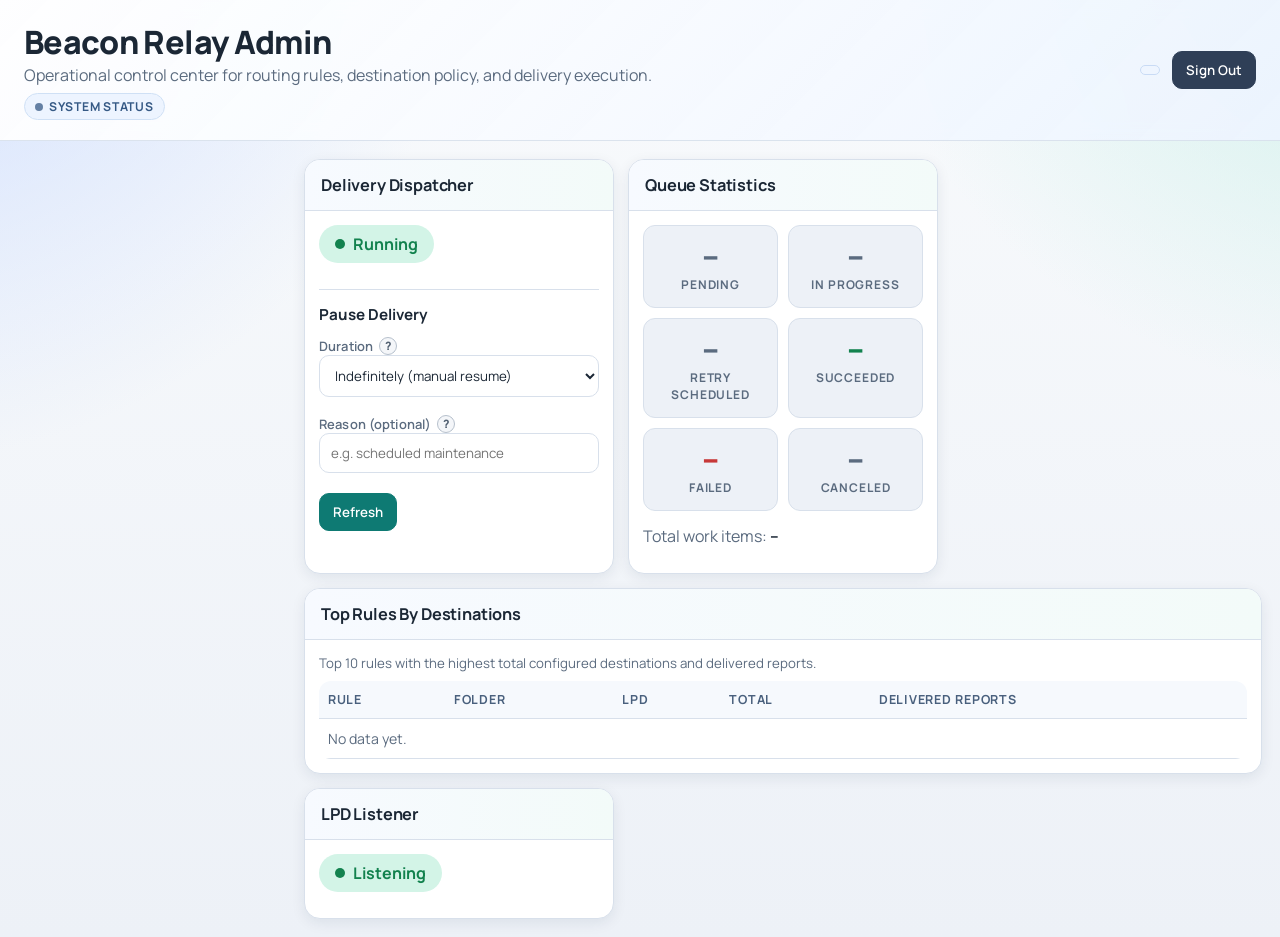
==== commit 079d7c0d: "feat: Add help text functionality for form labels with dynamic popovers" ====
--- a/BeaconRelay.LpdReceiver/wwwroot/admin/index.html
+++ b/BeaconRelay.LpdReceiver/wwwroot/admin/index.html
@@ -40,6 +40,140 @@
       z-index: 25;
       width: 100%;
     }
+      .label-help-wrap {
+        display: inline-flex;
+        align-items: center;
+        gap: 6px;
+        position: relative;
+        max-width: 100%;
+      }
+      .label-help-icon {
+        width: 18px;
+        height: 18px;
+        border-radius: 999px;
+        border: 1px solid #9ab6de;
+        background: #eef4ff;
+        color: #234f92;
+        font-size: 0.72rem;
+        font-weight: 800;
+        line-height: 1;
+        padding: 0;
+        display: inline-flex;
+        align-items: center;
+        justify-content: center;
+        cursor: pointer;
+      }
+      .label-help-icon:hover {
+        background: #dce9ff;
+        border-color: #7ea2d8;
+      }
+      .label-help-icon:focus-visible {
+        outline: none;
+        box-shadow: 0 0 0 3px rgba(15, 92, 192, 0.18);
+        border-color: var(--accent);
+      }
+      .label-help-popover {
+        position: absolute;
+        top: calc(100% + 8px);
+        left: 0;
+        width: min(360px, 76vw);
+        padding: 10px 12px;
+        border-radius: 10px;
+        border: 1px solid #b9d0ef;
+        background: #f8fbff;
+        color: #1f3552;
+        box-shadow: 0 10px 28px rgba(18, 52, 95, 0.18);
+        font-size: 0.78rem;
+        font-weight: 600;
+        line-height: 1.45;
+        z-index: 40;
+        display: none;
+        text-transform: none;
+        letter-spacing: normal;
+        white-space: normal;
+      }
+      .label-help-head {
+        display: flex;
+        align-items: center;
+        justify-content: space-between;
+        gap: 8px;
+        margin-bottom: 8px;
+        padding-bottom: 6px;
+        border-bottom: 1px solid rgba(94, 121, 158, 0.18);
+      }
+      .label-help-title {
+        font-size: 0.72rem;
+        text-transform: uppercase;
+        letter-spacing: 0.06em;
+        color: #5c718e;
+        font-weight: 800;
+      }
+      .label-help-role {
+        display: inline-flex;
+        align-items: center;
+        justify-content: center;
+        min-width: 74px;
+        border-radius: 999px;
+        padding: 2px 8px;
+        font-size: 0.66rem;
+        font-weight: 800;
+        letter-spacing: 0.06em;
+        text-transform: uppercase;
+        border: 1px solid #b9d0ef;
+        background: #eef5ff;
+        color: #355d93;
+      }
+      .label-help-body {
+        display: block;
+      }
+      .label-help-popover.open {
+        display: block;
+      }
+      .label-help-wrap[data-role="admin"] .label-help-icon {
+        border-color: #79c9ad;
+        background: #eaf9f2;
+        color: #1f6e52;
+      }
+      .label-help-wrap[data-role="admin"] .label-help-popover {
+        border-color: #9ed7c2;
+        background: #f4fdf8;
+        color: #184f3b;
+      }
+      .label-help-wrap[data-role="admin"] .label-help-role {
+        border-color: #79c9ad;
+        background: #eaf9f2;
+        color: #1f6e52;
+      }
+      .label-help-wrap[data-role="settings"] .label-help-icon {
+        border-color: #8cc7d9;
+        background: #ebf8fc;
+        color: #2f6578;
+      }
+      .label-help-wrap[data-role="settings"] .label-help-popover {
+        border-color: #a9d9e6;
+        background: #f5fcff;
+        color: #214a59;
+      }
+      .label-help-wrap[data-role="settings"] .label-help-role {
+        border-color: #8cc7d9;
+        background: #ebf8fc;
+        color: #2f6578;
+      }
+      .label-help-wrap[data-role="readonly"] .label-help-icon {
+        border-color: #b6c0cc;
+        background: #f4f6f9;
+        color: #526172;
+      }
+      .label-help-wrap[data-role="readonly"] .label-help-popover {
+        border-color: #c8d1db;
+        background: #f9fafc;
+        color: #3f4f61;
+      }
+      .label-help-wrap[data-role="readonly"] .label-help-role {
+        border-color: #b6c0cc;
+        background: #f4f6f9;
+        color: #526172;
+      }
 
     .header-left {
       display: flex;
@@ -1202,6 +1336,48 @@
       administrators: 'Administrators'
     };
 
+    const helpTextByLabel = {
+      'Rule Name': 'Used as the unique rule identifier in configuration and audit records. Needed so operators can safely edit and troubleshoot the correct rule.',
+      'Priority': 'Controls evaluation order. Needed so higher-priority rules are processed before lower-priority rules.',
+      'Queue Match Type': 'Defines how queue matching is interpreted (Exact, Wildcard, Regex). Needed to parse the match value correctly.',
+      'Queue Match Value': 'The queue pattern to match incoming work. Needed to decide which items this rule applies to.',
+      'Match Operator': 'Defines how multiple rule conditions combine. Needed to enforce AND/OR behavior consistently.',
+      'Status': 'Turns the selected configuration on or off. Needed for safe staged rollout without deleting settings.',
+      'Rule Highlight Color': 'Visual marker for this rule in the UI. Needed to improve scanning and reduce operator mistakes.',
+      'Rule': 'Associates the destination or setting to a specific processing rule. Needed for correct routing behavior.',
+      'Destination Order': 'Execution order for destinations under the same rule. Needed when multiple destinations are configured.',
+      'Root Folder': 'Base output folder for routed files. Needed to store generated files in the intended location.',
+      'Subfolder Pattern Type': 'How subfolder templates are interpreted. Needed to apply date/token formatting correctly.',
+      'Subfolder Pattern': 'Template used to build subfolder paths. Needed to organize output by date or token.',
+      'Duplicate Policy': 'How filename collisions are handled. Needed to prevent overwrite-related loss or delivery failures.',
+      'Unique Name Mode': 'Strategy for generating unique filenames. Needed when duplicate handling requires conflict-free names.',
+      'Unique Affix': 'Optional text used in generated unique names. Needed for readability or naming policy alignment.',
+      'Retry Policy': 'Selects retry timing behavior after failures. Needed so transient errors can recover automatically.',
+      'Retry On Failure': 'Determines whether failed deliveries are queued for retry. Needed to choose resilience vs fail-fast behavior.',
+      'Host': 'Remote destination hostname or IP. Needed to open outbound forwarding connections.',
+      'Port': 'Remote destination service port. Needed to reach the correct listener.',
+      'Outbound Queue Name': 'Queue identifier sent to the remote receiver. Needed so forwarded jobs are routed correctly downstream.',
+      'Compression': 'Whether payload compression is used before forwarding. Needed to balance bandwidth and compatibility.',
+      'Payload Mode': 'Chooses which payload representation is forwarded. Needed to control downstream fidelity and behavior.',
+      'Search': 'UI filter text for queue browsing. Needed only to narrow displayed results.',
+      'Page Size': 'Number of rows shown per page. Needed to balance readability and response speed.',
+      'Jump to': 'Target page number in pagination. Needed for fast navigation in large queues.',
+      'Enabled': 'Activation flag for this entity. Needed to temporarily disable behavior without deleting it.',
+      'Retention Days': 'How long data is kept before cleanup. Needed for storage control and retention compliance.',
+      'Run Interval (minutes)': 'How often retention jobs run. Needed to schedule cleanup frequency and system load.',
+      'Policy': 'Which saved purge policy you are editing. Needed so updates apply to the intended record.',
+      'Apply To': 'Dataset targeted by the purge policy. Needed to ensure cleanup affects only the intended records.',
+      'Interval Minutes': 'Recurrence for purge execution. Needed to control cleanup cadence.',
+      'Terminal Statuses CSV': 'Terminal outcomes eligible for purge, comma-separated. Needed to avoid deleting active or in-progress records.',
+      'Username': 'Administrator sign-in identity. Needed for authentication, authorization, and audit attribution.',
+      'Role': 'Permission scope for this administrator. Needed to enforce least-privilege access.',
+      'Password': 'Credential used to verify administrator identity. Needed to protect admin operations; stored as a secure hash and never shown back in plain text.',
+      'Duration': 'Requested pause window for delivery processing. Needed for controlled maintenance or incident response.',
+      'Reason (optional)': 'Optional operator note explaining why delivery was paused. Needed for audit context and team visibility.'
+    };
+
+    const adminOnlyLabels = new Set(['Username', 'Role', 'Password']);
+
     function applyMenuState() {
       const body = document.body;
       body.classList.toggle('menu-collapsed', state.isMenuCollapsed);
@@ -1245,6 +1421,8 @@
         button.hidden = !canManageAdminUsers;
         button.disabled = !canManageAdminUsers;
       });
+
+      refreshLabelHelpText();
     }
 
     function syncLayoutOffsets() {
@@ -1252,6 +1430,179 @@
       if (!header) return;
       const headerHeight = Math.ceil(header.getBoundingClientRect().height);
       document.documentElement.style.setProperty('--header-offset', headerHeight + 'px');
+    }
+
+    function extractPrimaryLabelText(label) {
+      for (const node of label.childNodes) {
+        if (node.nodeType === Node.TEXT_NODE) {
+          const text = (node.textContent || '').trim();
+          if (text.length > 0) {
+            return { text, node };
+          }
+        }
+      }
+
+      return null;
+    }
+
+    function helpTextForLabel(labelText) {
+      const mapped = helpTextByLabel[labelText];
+      const baseText = mapped || (labelText + ' is collected to configure how Beacon Relay stores, routes, filters, or presents operational data. It is needed to execute delivery workflows reliably and to support administration visibility.');
+
+      if (state.currentRole === 'ReadOnly') {
+        return baseText + ' Current role is ReadOnly, so this value is view-only.';
+      }
+
+      if (state.currentRole === 'Settings' && adminOnlyLabels.has(labelText)) {
+        return baseText + ' Current role is Settings; only Admin users can modify administrator accounts.';
+      }
+
+      if (state.currentRole === 'Admin' && adminOnlyLabels.has(labelText)) {
+        return baseText + ' Current role is Admin, so you can create, update, and disable administrator accounts.';
+      }
+
+      if (state.currentRole === 'Settings') {
+        return baseText + ' Current role is Settings, so this field can be configured.';
+      }
+
+      if (state.currentRole === 'Admin') {
+        return baseText + ' Current role is Admin, so this field can be configured.';
+      }
+
+      return baseText;
+    }
+
+    function refreshLabelHelpText() {
+      const role = (state.currentRole || 'ReadOnly').toLowerCase();
+      const roleLabel = role === 'admin' ? 'Admin' : (role === 'settings' ? 'Settings' : 'ReadOnly');
+
+      document.querySelectorAll('.label-help-wrap').forEach(wrap => {
+        const labelText = wrap.dataset.labelText || '';
+        const popover = wrap.querySelector('.label-help-popover');
+        const roleBadge = wrap.querySelector('.label-help-role');
+        const body = wrap.querySelector('.label-help-body');
+        wrap.dataset.role = role;
+        if (roleBadge) {
+          roleBadge.textContent = roleLabel;
+        }
+        if (!labelText || !popover) {
+          return;
+        }
+
+        const message = helpTextForLabel(labelText);
+        if (body) {
+          body.textContent = message;
+        } else {
+          popover.textContent = message;
+        }
+      });
+    }
+
+    function closeAllLabelHelp(exceptWrap) {
+      document.querySelectorAll('.label-help-wrap').forEach(wrap => {
+        if (exceptWrap && wrap === exceptWrap) {
+          return;
+        }
+
+        const popover = wrap.querySelector('.label-help-popover');
+        const trigger = wrap.querySelector('.label-help-icon');
+        if (!popover || !trigger) {
+          return;
+        }
+
+        popover.classList.remove('open');
+        trigger.setAttribute('aria-expanded', 'false');
+      });
+    }
+
+    function attachLabelHelp() {
+      let nextId = 1;
+
+      document.querySelectorAll('label').forEach(label => {
+        if (label.dataset.helpReady === 'true') {
+          return;
+        }
+
+        const textInfo = extractPrimaryLabelText(label);
+        if (!textInfo) {
+          return;
+        }
+
+        const labelText = textInfo.text;
+        const textNode = textInfo.node;
+
+        textNode.textContent = '';
+
+        const wrap = document.createElement('span');
+        wrap.className = 'label-help-wrap';
+        wrap.dataset.labelText = labelText;
+
+        const title = document.createElement('span');
+        title.textContent = labelText;
+
+        const trigger = document.createElement('button');
+        trigger.type = 'button';
+        trigger.className = 'label-help-icon';
+        trigger.textContent = '?';
+        trigger.setAttribute('aria-label', 'Help for ' + labelText);
+        trigger.setAttribute('aria-expanded', 'false');
+
+        const popover = document.createElement('span');
+        popover.className = 'label-help-popover';
+        popover.id = 'labelHelp' + nextId;
+
+        const head = document.createElement('span');
+        head.className = 'label-help-head';
+
+        const titleText = document.createElement('span');
+        titleText.className = 'label-help-title';
+        titleText.textContent = 'Field Help';
+
+        const roleBadge = document.createElement('span');
+        roleBadge.className = 'label-help-role';
+        roleBadge.textContent = 'ReadOnly';
+
+        const body = document.createElement('span');
+        body.className = 'label-help-body';
+        body.textContent = helpTextForLabel(labelText);
+
+        head.appendChild(titleText);
+        head.appendChild(roleBadge);
+        popover.appendChild(head);
+        popover.appendChild(body);
+        trigger.setAttribute('aria-controls', popover.id);
+
+        nextId += 1;
+
+        trigger.addEventListener('click', (event) => {
+          event.preventDefault();
+          event.stopPropagation();
+          const willOpen = !popover.classList.contains('open');
+          closeAllLabelHelp(wrap);
+          popover.classList.toggle('open', willOpen);
+          trigger.setAttribute('aria-expanded', willOpen ? 'true' : 'false');
+        });
+
+        wrap.appendChild(title);
+        wrap.appendChild(trigger);
+        wrap.appendChild(popover);
+        label.insertBefore(wrap, label.firstChild);
+        label.dataset.helpReady = 'true';
+      });
+
+      document.addEventListener('click', (event) => {
+        if (!(event.target instanceof Element) || !event.target.closest('.label-help-wrap')) {
+          closeAllLabelHelp();
+        }
+      });
+
+      document.addEventListener('keydown', (event) => {
+        if ((event.key || '').toLowerCase() === 'escape') {
+          closeAllLabelHelp();
+        }
+      });
+
+      refreshLabelHelpText();
     }
 
     function appRootPath() {
@@ -2268,6 +2619,7 @@
 
     (async function init() {
       syncLayoutOffsets();
+      attachLabelHelp();
       state.isMenuCollapsed = window.innerWidth < 980;
       applyMenuState();
       setActiveView('status');
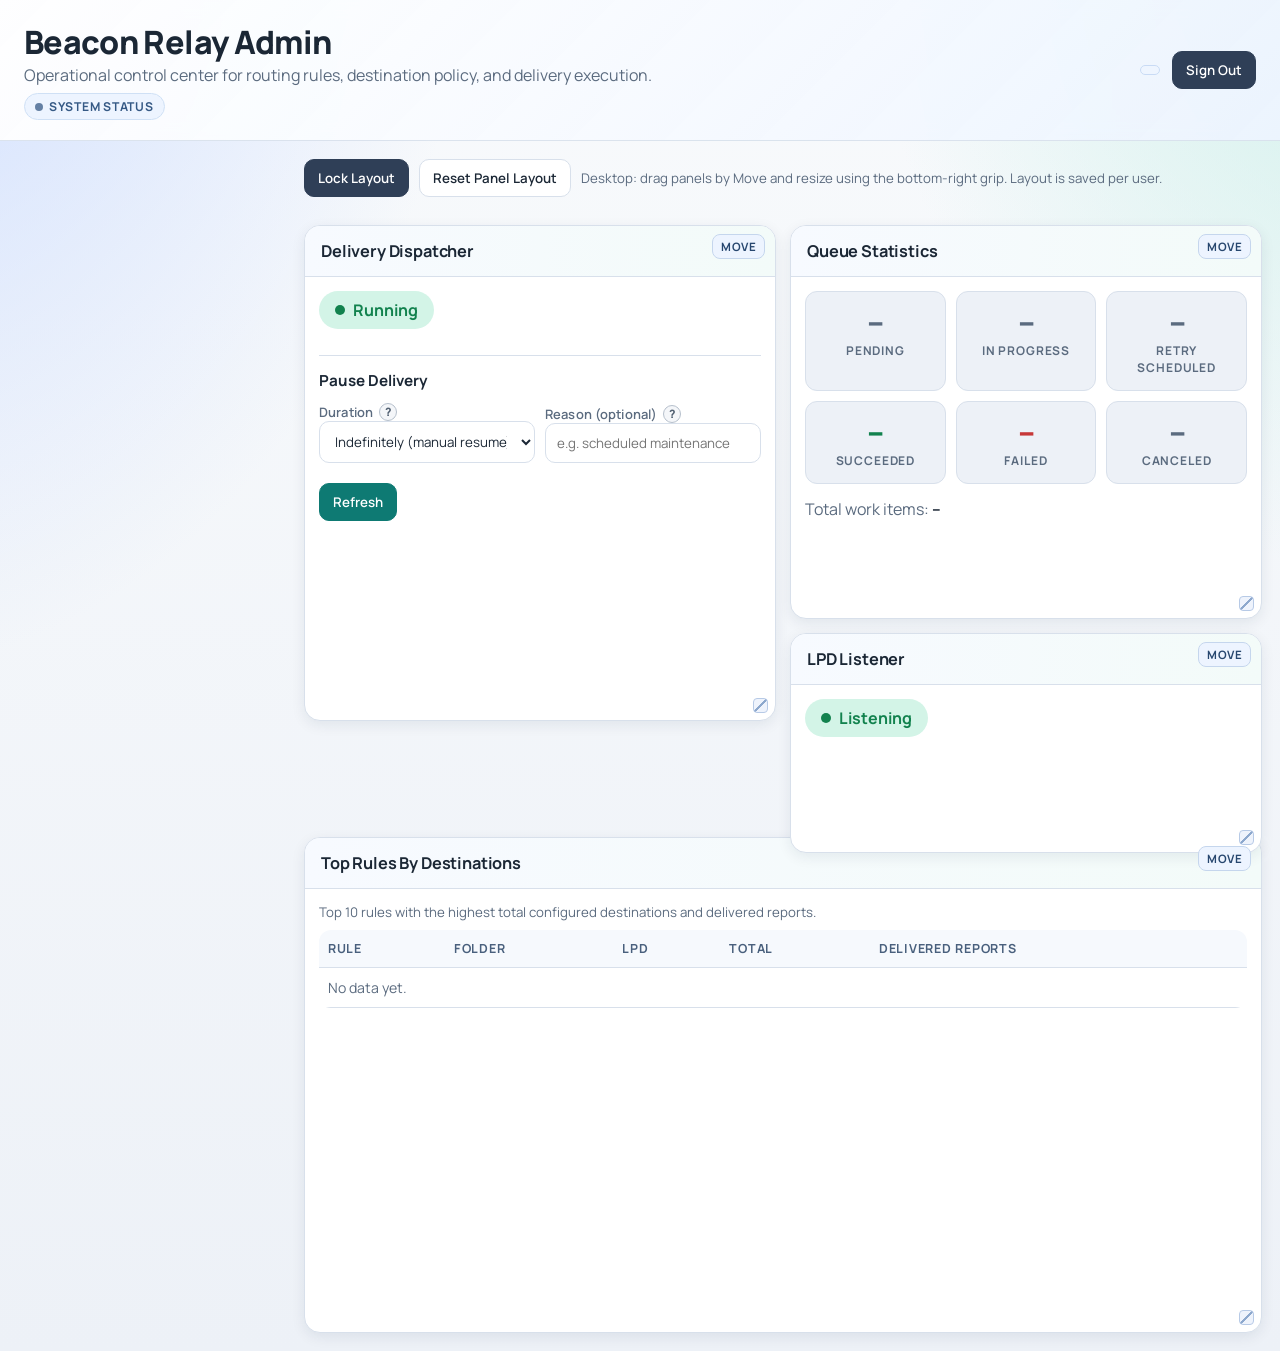
==== commit 6156b865: "Enhance README and deployment documentation with alert configuration and session management details " ====
--- a/BeaconRelay.LpdReceiver/wwwroot/admin/index.html
+++ b/BeaconRelay.LpdReceiver/wwwroot/admin/index.html
@@ -432,6 +432,10 @@
       box-shadow: var(--shadow-sm);
     }
 
+    .view-section[data-view="delivery"] .card {
+      overflow: visible;
+    }
+
     .card h2 {
       padding: 14px 16px;
       font-size: 1.02rem;
@@ -447,6 +451,70 @@
       gap: 10px;
       margin-bottom: 12px;
       align-items: end;
+    }
+
+    .view-section[data-view="delivery"] .queue-filters-toolbar {
+      align-items: end;
+    }
+
+    .view-section[data-view="delivery"] .queue-filters-toolbar > label {
+      margin-bottom: 0;
+      display: flex;
+      flex-direction: column;
+      gap: 6px;
+      min-width: 150px;
+    }
+
+    .view-section[data-view="delivery"] .queue-filters-toolbar > label:nth-child(1),
+    .view-section[data-view="delivery"] .queue-filters-toolbar > label:nth-child(3) {
+      flex: 0 0 170px;
+      min-width: 170px;
+    }
+
+    .view-section[data-view="delivery"] .queue-filters-toolbar > label:nth-child(2) {
+      flex: 1 1 340px;
+      min-width: 260px;
+    }
+
+    .view-section[data-view="delivery"] .queue-filters-toolbar > #refreshQueue {
+      align-self: end;
+    }
+
+    @media (max-width: 1080px) {
+      .view-section[data-view="delivery"] .queue-filters-toolbar > label:nth-child(1),
+      .view-section[data-view="delivery"] .queue-filters-toolbar > label:nth-child(3) {
+        flex: 1 1 180px;
+        min-width: 160px;
+      }
+
+      .view-section[data-view="delivery"] .queue-filters-toolbar > label:nth-child(2) {
+        flex: 1 1 280px;
+        min-width: 220px;
+      }
+    }
+
+    .view-section[data-view="delivery"] .queue-pagination-toolbar {
+      align-items: center;
+      gap: 8px;
+    }
+
+    .view-section[data-view="delivery"] .queue-pagination-toolbar > label {
+      margin-bottom: 0;
+      display: inline-flex;
+      align-items: center;
+      gap: 8px;
+      min-width: auto;
+    }
+
+    .view-section[data-view="delivery"] .queue-pagination-toolbar > label input {
+      width: 84px;
+    }
+
+    .view-section[data-view="delivery"] .queue-pagination-toolbar > #pageSummary {
+      display: inline-flex;
+      align-items: center;
+      min-height: 40px;
+      padding: 0 4px;
     }
 
     button {
@@ -612,6 +680,22 @@
       padding: 14px;
     }
 
+    @media (min-width: 1000px) {
+      .delivery-grid-anchor {
+        position: sticky;
+        top: calc(var(--header-offset) + 12px);
+        align-self: start;
+        max-height: calc(100vh - var(--header-offset) - 24px);
+        overflow: auto;
+      }
+
+      .details-panel {
+        position: static;
+        max-height: none;
+        overflow: visible;
+      }
+    }
+
     .actions {
       display: flex;
       flex-wrap: wrap;
@@ -666,6 +750,109 @@
       display: grid;
       gap: 14px;
       grid-template-columns: repeat(auto-fit, minmax(280px, 1fr));
+    }
+
+    .status-layout-toolbar {
+      margin-bottom: 10px;
+      align-items: center;
+    }
+
+    .status-layout-toolbar .hint {
+      margin: 0;
+    }
+
+    .status-layout-locked .panel-drag-handle,
+    .status-layout-locked .panel-resize-handle {
+      opacity: 0.45;
+      cursor: not-allowed;
+    }
+
+    .status-panel {
+      position: relative;
+      min-height: 220px;
+      display: flex;
+      flex-direction: column;
+    }
+
+    .status-panel h2 {
+      padding-right: 118px;
+      user-select: none;
+    }
+
+    .status-panel .body {
+      flex: 1 1 auto;
+      overflow: auto;
+    }
+
+    .status-panel.dragging {
+      outline: 2px dashed #5b87c4;
+      outline-offset: 1px;
+      box-shadow: 0 0 0 4px rgba(91, 135, 196, 0.16);
+    }
+
+    .panel-controls {
+      position: absolute;
+      top: 8px;
+      right: 10px;
+      display: inline-flex;
+      align-items: center;
+      gap: 6px;
+      z-index: 3;
+    }
+
+    .panel-drag-handle {
+      border-radius: 8px;
+      border: 1px solid #c5d6ed;
+      background: #edf4ff;
+      color: #27476f;
+      font-size: 0.72rem;
+      font-weight: 700;
+      letter-spacing: 0.04em;
+      text-transform: uppercase;
+      padding: 4px 8px;
+      cursor: grab;
+      user-select: none;
+    }
+
+    .panel-drag-handle:active {
+      cursor: grabbing;
+    }
+
+    .panel-resize-handle {
+      position: absolute;
+      right: 7px;
+      bottom: 7px;
+      width: 15px;
+      height: 15px;
+      border-radius: 4px;
+      border: 1px solid #b7cae6;
+      background:
+        linear-gradient(135deg, transparent 0%, transparent 44%, #8da8cd 46%, #8da8cd 54%, transparent 56%, transparent 100%),
+        #eef3fc;
+      cursor: nwse-resize;
+      z-index: 4;
+    }
+
+    @media (min-width: 1000px) {
+      .status-grid {
+        grid-template-columns: repeat(12, minmax(0, 1fr));
+        grid-auto-rows: 88px;
+      }
+
+      .status-grid .card.card-wide {
+        grid-column: auto;
+      }
+    }
+
+    @media (max-width: 999px) {
+      .status-panel {
+        min-height: 0;
+      }
+
+      .status-panel .panel-controls,
+      .status-panel .panel-resize-handle {
+        display: none;
+      }
     }
 
     .status-grid .card.card-wide {
@@ -752,6 +939,129 @@
     }
 
     .pause-row label { flex: 1 1 160px; }
+
+    .topology-summary {
+      display: grid;
+      gap: 10px;
+      grid-template-columns: repeat(auto-fit, minmax(170px, 1fr));
+      margin-bottom: 12px;
+    }
+
+    .topology-summary .stat-box {
+      text-align: left;
+      padding: 12px 14px;
+    }
+
+    .topology-summary .stat-box .count {
+      font-size: 1.45rem;
+    }
+
+    .topology-rule-list {
+      display: grid;
+      gap: 12px;
+    }
+
+    .topology-rule-card {
+      border-radius: 14px;
+      border: 1px solid var(--line);
+      border-left-width: 6px;
+      background: #ffffff;
+      box-shadow: var(--shadow-sm);
+      overflow: hidden;
+    }
+
+    .topology-rule-head {
+      display: flex;
+      flex-wrap: wrap;
+      align-items: center;
+      gap: 8px;
+      justify-content: space-between;
+      padding: 11px 14px;
+      border-bottom: 1px solid rgba(150, 171, 200, 0.22);
+      background: linear-gradient(90deg, rgba(246, 250, 255, 0.96) 0%, rgba(240, 250, 247, 0.92) 100%);
+    }
+
+    .topology-rule-title {
+      font-size: 0.99rem;
+      font-weight: 800;
+      letter-spacing: -0.01em;
+      display: inline-flex;
+      align-items: center;
+      gap: 8px;
+    }
+
+    .topology-rule-meta {
+      color: var(--ink-soft);
+      font-size: 0.78rem;
+      font-weight: 700;
+    }
+
+    .topology-children {
+      padding: 11px 12px 12px;
+      display: grid;
+      gap: 8px;
+    }
+
+    .topology-item {
+      border-radius: 10px;
+      border: 1px solid #d8e3f1;
+      border-left-width: 4px;
+      background: #f9fcff;
+      padding: 9px 10px;
+      display: flex;
+      flex-wrap: wrap;
+      gap: 8px;
+      align-items: center;
+      justify-content: space-between;
+    }
+
+    .topology-item-id {
+      font-size: 0.72rem;
+      font-weight: 700;
+      color: #4f6480;
+      border-radius: 999px;
+      border: 1px solid #c8d8ec;
+      padding: 2px 8px;
+      background: #edf4ff;
+      letter-spacing: 0.04em;
+      text-transform: uppercase;
+    }
+
+    .topology-item-name {
+      font-size: 0.86rem;
+      font-weight: 700;
+      color: #20324a;
+      word-break: break-word;
+    }
+
+    .topology-item-empty {
+      color: var(--ink-soft);
+      font-size: 0.82rem;
+      padding: 4px 2px;
+      font-weight: 600;
+    }
+
+    .jump-toolbar {
+      margin-bottom: 12px;
+      align-items: end;
+    }
+
+    .jump-toolbar > label {
+      flex: 1 1 380px;
+      margin-bottom: 0;
+    }
+
+    .jump-toolbar > button {
+      flex: 0 0 auto;
+    }
+
+    .topology-search {
+      margin-bottom: 12px;
+    }
+
+    .topology-search input {
+      max-width: 520px;
+    }
   </style>
 </head>
 <body>
@@ -803,9 +1113,17 @@
             <svg class="nav-icon" viewBox="0 0 24 24" fill="none" stroke="currentColor" stroke-width="2" stroke-linecap="round" stroke-linejoin="round"><path d="M4 12h14"></path><path d="M13 7l5 5-5 5"></path></svg>
             <span class="nav-label">LPD Forwarding</span>
           </button>
+          <button data-view-target="topology">
+            <svg class="nav-icon" viewBox="0 0 24 24" fill="none" stroke="currentColor" stroke-width="2" stroke-linecap="round" stroke-linejoin="round"><circle cx="6" cy="6" r="2"></circle><circle cx="18" cy="6" r="2"></circle><circle cx="6" cy="18" r="2"></circle><circle cx="18" cy="18" r="2"></circle><path d="M8 6h8"></path><path d="M6 8v8"></path><path d="M18 8v8"></path><path d="M8 18h8"></path></svg>
+            <span class="nav-label">Rule Navigator</span>
+          </button>
           <button data-view-target="delivery">
             <svg class="nav-icon" viewBox="0 0 24 24" fill="none" stroke="currentColor" stroke-width="2" stroke-linecap="round" stroke-linejoin="round"><path d="M3 7h11v10H3z"></path><path d="M14 10h3l4 4v3h-7z"></path><circle cx="8" cy="19" r="1"></circle><circle cx="18" cy="19" r="1"></circle></svg>
             <span class="nav-label">Delivery Queue</span>
+          </button>
+          <button data-view-target="alerts" data-access="admin">
+            <svg class="nav-icon" viewBox="0 0 24 24" fill="none" stroke="currentColor" stroke-width="2" stroke-linecap="round" stroke-linejoin="round"><path d="M12 3v3"></path><path d="M5.6 6.6l2.1 2.1"></path><path d="M3 12h3"></path><path d="M5.6 17.4l2.1-2.1"></path><path d="M12 18v3"></path><path d="M18.4 17.4l-2.1-2.1"></path><path d="M21 12h-3"></path><path d="M18.4 6.6l-2.1 2.1"></path><circle cx="12" cy="12" r="3"></circle></svg>
+            <span class="nav-label">Alerts</span>
           </button>
           <button data-view-target="administrators" data-access="admin">
             <svg class="nav-icon" viewBox="0 0 24 24" fill="none" stroke="currentColor" stroke-width="2" stroke-linecap="round" stroke-linejoin="round"><circle cx="9" cy="8" r="3"></circle><path d="M3 19c0-3.2 2.6-5.8 5.8-5.8h0.4"></path><circle cx="17" cy="10" r="2.5"></circle><path d="M14.5 19.5c0-2.6 2.1-4.7 4.7-4.7h0.3"></path></svg>
@@ -1025,11 +1343,38 @@
           </section>
         </section>
 
+        <section class="view-section" data-view="topology">
+          <section class="card">
+            <h2>Rules, Folders, and LPD Map</h2>
+            <div class="body">
+              <div class="hint">Each rule is color-coded and grouped with its folder and LPD targets. Pick any list item and jump directly to its settings editor.</div>
+              <div class="topology-search">
+                <label>Search Rule / Folder / LPD
+                  <input id="topologySearch" placeholder="Try: lab-printer, data/routed, 10.0.0.15, remote-queue">
+                </label>
+              </div>
+              <div class="topology-summary" id="topologySummary">
+                <div class="stat-box dim"><div class="count">0</div><div class="label">Rules</div></div>
+                <div class="stat-box dim"><div class="count">0</div><div class="label">Folder Destinations</div></div>
+                <div class="stat-box dim"><div class="count">0</div><div class="label">LPD Destinations</div></div>
+              </div>
+              <div class="toolbar jump-toolbar">
+                <label>Select List Item
+                  <select id="jumpItemSelect"></select>
+                </label>
+                <button class="primary" id="jumpToItem">Jump To Settings</button>
+              </div>
+              <div class="error" id="topologyError"></div>
+              <div id="topologyRuleList" class="topology-rule-list"></div>
+            </div>
+          </section>
+        </section>
+
         <section class="view-section" data-view="delivery">
           <section class="card">
             <h2>Delivery Queue</h2>
             <div class="body">
-              <div class="toolbar">
+              <div class="toolbar queue-filters-toolbar">
                 <label>Status
                   <select id="queueStatusFilter">
                     <option value="All">All</option>
@@ -1062,12 +1407,12 @@
                     </thead>
                     <tbody id="queueBody"></tbody>
                   </table>
-                  <div class="toolbar">
+                  <div class="toolbar queue-pagination-toolbar">
                     <button id="firstPage">First</button>
                     <button id="prevPage">Previous</button>
                     <div id="pageSummary" class="muted"></div>
                     <label>Jump to
-                      <input id="queuePageInput" type="number" min="1" value="1" style="width:84px;">
+                      <input id="queuePageInput" type="number" min="1" value="1">
                     </label>
                     <button id="jumpPage">Go</button>
                     <button id="nextPage">Next</button>
@@ -1075,10 +1420,12 @@
                   </div>
                   <div class="error" id="queueError"></div>
                 </div>
+                <div class="delivery-grid-anchor">
                 <div class="details-panel">
                   <h3>Selected Work Item</h3>
                   <div class="hint">Choose Details on a work item to inspect attempt history.</div>
                   <div id="queueDetails" class="muted">No work item selected.</div>
+                </div>
                 </div>
               </div>
             </div>
@@ -1159,6 +1506,88 @@
           </section>
         </section>
 
+        <section class="view-section" data-view="alerts" data-access="admin">
+          <section class="card">
+            <h2>Alert Settings</h2>
+            <div class="body">
+              <div class="hint">Configure CRON monitor messages and listener-down email alerts. These settings are editable by Admin users only.</div>
+
+              <h3 style="margin: 10px 0 8px; font-size:0.95rem;">CRON Monitor</h3>
+              <div class="row">
+                <label>Monitor Enabled
+                  <select id="alertMonitorEnabled">
+                    <option value="true">Enabled</option>
+                    <option value="false">Disabled</option>
+                  </select>
+                </label>
+                <label>Monitor Interval Seconds
+                  <input id="alertMonitorInterval" type="number" min="10" value="60">
+                </label>
+              </div>
+              <div class="row">
+                <label>Monitor URL
+                  <input id="alertMonitorUrl" placeholder="https://your-monitor/ping">
+                </label>
+              </div>
+
+              <h3 style="margin: 14px 0 8px; font-size:0.95rem;">Email Alert</h3>
+              <div class="row-3">
+                <label>Email Enabled
+                  <select id="alertEmailEnabled">
+                    <option value="true">Enabled</option>
+                    <option value="false">Disabled</option>
+                  </select>
+                </label>
+                <label>SMTP Host
+                  <input id="alertEmailSmtpHost" placeholder="smtp.example.com">
+                </label>
+                <label>SMTP Port
+                  <input id="alertEmailSmtpPort" type="number" min="1" max="65535" value="587">
+                </label>
+              </div>
+              <div class="row-3">
+                <label>Use SSL
+                  <select id="alertEmailUseSsl">
+                    <option value="true">Yes</option>
+                    <option value="false">No</option>
+                  </select>
+                </label>
+                <label>SMTP Username
+                  <input id="alertEmailUsername" placeholder="smtp-user">
+                </label>
+                <label>SMTP Password
+                  <input id="alertEmailPassword" type="password" placeholder="Leave blank to keep existing">
+                </label>
+              </div>
+              <div class="row-3">
+                <label>Email From
+                  <input id="alertEmailFrom" placeholder="noreply@example.com">
+                </label>
+                <label>Email To (comma-separated)
+                  <input id="alertEmailTo" placeholder="ops@example.com, admin@example.com">
+                </label>
+                <label>Listener Down Email Cooldown Minutes
+                  <input id="alertEmailCooldownMinutes" type="number" min="1" value="30">
+                </label>
+              </div>
+              <div class="row">
+                <label>Clear Stored SMTP Password
+                  <select id="alertClearEmailPassword">
+                    <option value="false">No</option>
+                    <option value="true">Yes</option>
+                  </select>
+                </label>
+              </div>
+
+              <div class="toolbar">
+                <button class="primary" id="saveAlertSettings">Save Alert Settings</button>
+                <button class="refresh" id="refreshAlertSettings">Refresh</button>
+              </div>
+              <div class="error" id="alertError"></div>
+            </div>
+          </section>
+        </section>
+
         <section class="view-section" data-view="administrators" data-access="admin">
           <section class="card">
             <h2>Administrators</h2>
@@ -1205,10 +1634,15 @@
 
         <!-- ── Status Page ───────────────────────────────────────── -->
         <section class="view-section active" data-view="status">
+          <div class="toolbar status-layout-toolbar">
+            <button id="toggleStatusLayoutLock" class="secondary">Lock Layout</button>
+            <button id="resetStatusLayout">Reset Panel Layout</button>
+            <div class="hint">Desktop: drag panels by Move and resize using the bottom-right grip. Layout is saved per user.</div>
+          </div>
           <div class="status-grid">
 
             <!-- Dispatcher State + Pause Controls -->
-            <section class="card">
+            <section class="card status-panel" data-panel-id="dispatcher">
               <h2>Delivery Dispatcher</h2>
               <div class="body">
                 <div id="dispatcherBadge" class="dispatcher-badge running">
@@ -1247,7 +1681,7 @@
             </section>
 
             <!-- Queue Statistics -->
-            <section class="card">
+            <section class="card status-panel" data-panel-id="queueStats">
               <h2>Queue Statistics</h2>
               <div class="body">
                 <div class="stat-strip" id="queueStatStrip">
@@ -1265,7 +1699,7 @@
               </div>
             </section>
 
-            <section class="card card-wide">
+            <section class="card card-wide status-panel" data-panel-id="topRules">
               <h2>Top Rules By Destinations</h2>
               <div class="body">
                 <div class="hint">Top 10 rules with the highest total configured destinations and delivered reports.</div>
@@ -1283,7 +1717,7 @@
             </section>
 
             <!-- LPD Listener -->
-            <section class="card">
+            <section class="card status-panel" data-panel-id="listener">
               <h2>LPD Listener</h2>
               <div class="body">
                 <div id="listenerBadge" class="dispatcher-badge running">
@@ -1303,6 +1737,7 @@
 
   <script>
     const el = (id) => document.getElementById(id);
+    let queueDetailsAlignFramePending = false;
     const state = {
       rules: [],
       folderDestinations: [],
@@ -1321,10 +1756,27 @@
       queueSelectedId: null,
       isMenuCollapsed: false,
       currentRole: 'ReadOnly',
+      currentUsername: null,
+      sessionMinutes: 480,
+      sessionCheckTimerId: null,
+      inactivityTimerId: null,
+      sessionGuardsAttached: false,
+      alerts: null,
       canManageSettings: false,
       canManageAdminUsers: false,
-      adminUsers: []
+      adminUsers: [],
+      statusLayout: null,
+      statusLayoutLocked: false
     };
+
+    const statusLayoutColumns = 12;
+    const statusLayoutDefaults = {
+      dispatcher: { x: 1, y: 1, w: 6, h: 5 },
+      queueStats: { x: 7, y: 1, w: 6, h: 4 },
+      listener: { x: 7, y: 5, w: 6, h: 2 },
+      topRules: { x: 1, y: 6, w: 12, h: 5 }
+    };
+    let statusLayoutInteraction = null;
 
     const viewLabels = {
       status: 'System Status',
@@ -1332,7 +1784,9 @@
       rules: 'Rules and Matching',
       folder: 'Folder Routing',
       lpd: 'LPD Forwarding',
+      topology: 'Rule Navigator',
       delivery: 'Delivery Queue',
+      alerts: 'Alerts',
       administrators: 'Administrators'
     };
 
@@ -1373,7 +1827,20 @@
       'Role': 'Permission scope for this administrator. Needed to enforce least-privilege access.',
       'Password': 'Credential used to verify administrator identity. Needed to protect admin operations; stored as a secure hash and never shown back in plain text.',
       'Duration': 'Requested pause window for delivery processing. Needed for controlled maintenance or incident response.',
-      'Reason (optional)': 'Optional operator note explaining why delivery was paused. Needed for audit context and team visibility.'
+      'Reason (optional)': 'Optional operator note explaining why delivery was paused. Needed for audit context and team visibility.',
+      'Monitor Enabled': 'Turns CRON monitor heartbeat messaging on or off while the listener is healthy.',
+      'Monitor Interval Seconds': 'How often monitor heartbeat messages are sent while listening.',
+      'Monitor URL': 'Target endpoint that receives periodic monitor heartbeats.',
+      'Email Enabled': 'Turns listener-down email alerts on or off.',
+      'SMTP Host': 'SMTP server hostname used for sending alert emails.',
+      'SMTP Port': 'SMTP server port for outbound alert email delivery.',
+      'Use SSL': 'Controls whether SMTP transport uses SSL/TLS.',
+      'SMTP Username': 'Optional SMTP account username for authenticated email sending.',
+      'SMTP Password': 'Optional SMTP account password used with the SMTP username.',
+      'Email From': 'Sender address used in listener-down alert emails.',
+      'Email To (comma-separated)': 'One or more recipient email addresses for listener-down alerts.',
+      'Listener Down Email Cooldown Minutes': 'Minimum minutes between repeated listener-down emails while the listener remains unavailable.',
+      'Clear Stored SMTP Password': 'When set to Yes, removes the currently stored SMTP password on save.'
     };
 
     const adminOnlyLabels = new Set(['Username', 'Role', 'Password']);
@@ -1422,6 +1889,12 @@
         button.disabled = !canManageAdminUsers;
       });
 
+      [el('saveAlertSettings'), el('refreshAlertSettings')].forEach(button => {
+        if (!button) return;
+        button.hidden = !canManageAdminUsers;
+        button.disabled = !canManageAdminUsers;
+      });
+
       refreshLabelHelpText();
     }
 
@@ -1631,9 +2104,32 @@
       return root ? (root + url) : url;
     }
 
+    function loginUrlWithReturnPath() {
+      const currentPath = (window.location.pathname || '') + (window.location.search || '');
+      return resolveAppUrl('/login.html?returnUrl=' + encodeURIComponent(currentPath));
+    }
+
+    async function forceLogoutAndRedirect() {
+      clearSessionGuards();
+      try {
+        await fetch(resolveAppUrl('/auth/logout'), { method: 'POST', credentials: 'same-origin' });
+      } catch (_) {
+        // Ignore logout API failures; continue redirect.
+      }
+
+      window.location.href = loginUrlWithReturnPath();
+    }
+
     async function fetchJson(url, options) {
       const response = await fetch(resolveAppUrl(url), { credentials: 'same-origin', ...options });
       let payload = null;
+
+      if (response.status === 401) {
+        await forceLogoutAndRedirect();
+        const authError = new Error('Session expired. Please sign in again.');
+        authError.payload = null;
+        throw authError;
+      }
 
       const contentType = (response.headers.get('content-type') || '').toLowerCase();
       if (contentType.includes('application/json')) {
@@ -1724,8 +2220,9 @@
     }
 
     function setRuleOptions(selectId) {
+      const placeholder = '<option value="">Choose Rule</option>';
       const html = state.rules.map(rule => '<option value="' + rule.id + '">' + rule.name + '</option>').join('');
-      el(selectId).innerHTML = html || '<option value="">No rules</option>';
+      el(selectId).innerHTML = placeholder + html;
     }
 
     function setRetryPolicyOptions(selectId) {
@@ -1756,6 +2253,11 @@
       }
 
       return originalRule + ' -> ' + item.destinationType + ' #' + item.destinationId;
+    }
+
+    function isTerminalQueueStatus(status) {
+      const normalized = String(status || '');
+      return normalized === 'Succeeded' || normalized === 'Failed' || normalized === 'Canceled';
     }
 
     function renderRules() {
@@ -1809,6 +2311,234 @@
       ).join('');
     }
 
+    function topologySearchTerm() {
+      const input = el('topologySearch');
+      return input ? String(input.value || '').trim().toLowerCase() : '';
+    }
+
+    function filterRulesForTopology(rules) {
+      const term = topologySearchTerm();
+      if (!term) {
+        return rules.map(rule => ({
+          ...rule,
+          filteredFolders: rule.folderDestinations || [],
+          filteredLpds: rule.forwardDestinations || []
+        }));
+      }
+
+      const filtered = [];
+      for (const rule of rules) {
+        const allFolders = rule.folderDestinations || [];
+        const allLpds = rule.forwardDestinations || [];
+
+        const ruleMatches = (rule.name || '').toLowerCase().includes(term)
+          || String(rule.id).includes(term)
+          || String(rule.priority).includes(term)
+          || (rule.queueMatchValue || '').toLowerCase().includes(term);
+
+        const matchingFolders = allFolders.filter(folder =>
+          (folder.rootFolder || '').toLowerCase().includes(term)
+          || (folder.subfolderPattern || '').toLowerCase().includes(term)
+          || (folder.subfolderPatternType || '').toLowerCase().includes(term)
+          || String(folder.id).includes(term)
+        );
+
+        const matchingLpds = allLpds.filter(forward =>
+          (forward.host || '').toLowerCase().includes(term)
+          || String(forward.port || '').includes(term)
+          || (forward.outboundQueueName || '').toLowerCase().includes(term)
+          || String(forward.id).includes(term)
+        );
+
+        if (ruleMatches || matchingFolders.length > 0 || matchingLpds.length > 0) {
+          filtered.push({
+            ...rule,
+            filteredFolders: ruleMatches ? allFolders : matchingFolders,
+            filteredLpds: ruleMatches ? allLpds : matchingLpds
+          });
+        }
+      }
+
+      return filtered;
+    }
+
+    function buildJumpItems(rulesForDisplay) {
+      const options = [];
+      const sourceRules = Array.isArray(rulesForDisplay) ? rulesForDisplay : state.rules;
+
+      for (const rule of sourceRules) {
+        options.push({
+          value: 'rule|' + rule.id,
+          label: '[Rule] ' + rule.name + ' (#' + rule.id + ')'
+        });
+
+        const folders = rule.filteredFolders || rule.folderDestinations || [];
+        const lpds = rule.filteredLpds || rule.forwardDestinations || [];
+
+        for (const folder of folders) {
+          options.push({
+            value: 'folder|' + folder.id,
+            label: '[Folder] ' + rule.name + ' -> ' + folder.rootFolder + ' (#' + folder.id + ')'
+          });
+        }
+
+        for (const forward of lpds) {
+          options.push({
+            value: 'lpd|' + forward.id,
+            label: '[LPD] ' + rule.name + ' -> ' + forward.host + ':' + forward.port + ' / ' + forward.outboundQueueName + ' (#' + forward.id + ')'
+          });
+        }
+      }
+
+      if (options.length === 0) {
+        el('jumpItemSelect').innerHTML = '<option value="">No items available</option>';
+        return;
+      }
+
+      el('jumpItemSelect').innerHTML = options
+        .map(item => '<option value="' + item.value + '">' + item.label + '</option>')
+        .join('');
+    }
+
+    function renderTopology() {
+      const filteredRules = filterRulesForTopology(state.rules);
+      const ruleCount = filteredRules.length;
+      const folderCount = filteredRules.reduce((sum, rule) => sum + ((rule.filteredFolders || []).length), 0);
+      const lpdCount = filteredRules.reduce((sum, rule) => sum + ((rule.filteredLpds || []).length), 0);
+
+      const summary = el('topologySummary');
+      if (summary) {
+        const counts = summary.querySelectorAll('.count');
+        if (counts.length >= 3) {
+          counts[0].textContent = String(ruleCount);
+          counts[1].textContent = String(folderCount);
+          counts[2].textContent = String(lpdCount);
+        }
+      }
+
+      const list = el('topologyRuleList');
+      if (!list) {
+        return;
+      }
+
+      if (ruleCount === 0) {
+        list.innerHTML = topologySearchTerm()
+          ? '<div class="muted">No matching rules, folders, or LPD destinations found.</div>'
+          : '<div class="muted">No rules are configured yet.</div>';
+        buildJumpItems(filteredRules);
+        return;
+      }
+
+      list.innerHTML = filteredRules.map(rule => {
+        const color = normalizeHexColor(rule.highlightColor);
+        const folders = rule.filteredFolders || [];
+        const lpds = rule.filteredLpds || [];
+
+        const folderItems = folders.length === 0
+          ? '<div class="topology-item-empty">No folder destinations.</div>'
+          : folders.map(folder =>
+              '<div class="topology-item" style="border-left-color:' + color + ';">' +
+                '<div>' +
+                  '<div class="topology-item-name">' + folder.rootFolder + '</div>' +
+                  '<div class="muted">Pattern: ' + folder.subfolderPatternType + ' / ' + folder.subfolderPattern + '</div>' +
+                '</div>' +
+                '<div class="actions">' +
+                  '<span class="topology-item-id">Folder #' + folder.id + '</span>' +
+                  '<button onclick="jumpToSettingsItem(\'folder\',' + folder.id + ')">Edit</button>' +
+                '</div>' +
+              '</div>'
+            ).join('');
+
+        const lpdItems = lpds.length === 0
+          ? '<div class="topology-item-empty">No LPD destinations.</div>'
+          : lpds.map(forward =>
+              '<div class="topology-item" style="border-left-color:' + color + ';">' +
+                '<div>' +
+                  '<div class="topology-item-name">' + forward.host + ':' + forward.port + '</div>' +
+                  '<div class="muted">Queue: ' + forward.outboundQueueName + '</div>' +
+                '</div>' +
+                '<div class="actions">' +
+                  '<span class="topology-item-id">LPD #' + forward.id + '</span>' +
+                  '<button onclick="jumpToSettingsItem(\'lpd\',' + forward.id + ')">Edit</button>' +
+                '</div>' +
+              '</div>'
+            ).join('');
+
+        return '<div class="topology-rule-card" style="border-left-color:' + color + ';">' +
+          '<div class="topology-rule-head">' +
+            '<div>' +
+              '<div class="topology-rule-title"><span class="rule-color-chip" style="background:' + color + '; margin-right:0;"></span>' + rule.name + '</div>' +
+              '<div class="topology-rule-meta">Priority ' + rule.priority + ' · Match ' + rule.queueMatchType + ': ' + (rule.queueMatchValue || '(none)') + '</div>' +
+            '</div>' +
+            '<div class="actions">' +
+              statusPill(rule.isEnabled ? 'Enabled' : 'Disabled') +
+              '<button onclick="jumpToSettingsItem(\'rule\',' + rule.id + ')">Edit Rule</button>' +
+            '</div>' +
+          '</div>' +
+          '<div class="topology-children">' +
+            '<div><strong>Folder Destinations</strong></div>' +
+            folderItems +
+            '<div style="margin-top:4px;"><strong>LPD Destinations</strong></div>' +
+            lpdItems +
+          '</div>' +
+        '</div>';
+      }).join('');
+
+      buildJumpItems(filteredRules);
+    }
+
+    function jumpToSettingsItem(kind, id) {
+      const normalizedKind = String(kind || '').toLowerCase();
+      const numericId = Number(id);
+      el('topologyError').textContent = '';
+
+      if (!numericId) {
+        el('topologyError').textContent = 'Please choose a valid item to jump to.';
+        return;
+      }
+
+      if (normalizedKind === 'rule') {
+        setActiveView('rules');
+        editRule(numericId);
+        const input = el('ruleName');
+        if (input) {
+          input.focus();
+          input.scrollIntoView({ behavior: 'smooth', block: 'center' });
+        }
+        return;
+      }
+
+      if (normalizedKind === 'folder') {
+        const folder = state.folderDestinations.find(x => x.id === numericId);
+        setActiveView('folder');
+        if (folder) {
+          editFolder(numericId);
+        }
+        const input = el('folderRoot');
+        if (input) {
+          input.focus();
+          input.scrollIntoView({ behavior: 'smooth', block: 'center' });
+        }
+        return;
+      }
+
+      if (normalizedKind === 'lpd') {
+        const forward = state.forwardDestinations.find(x => x.id === numericId);
+        setActiveView('lpd');
+        if (forward) {
+          editForward(numericId);
+        }
+        const input = el('forwardHost');
+        if (input) {
+          input.focus();
+          input.scrollIntoView({ behavior: 'smooth', block: 'center' });
+        }
+        return;
+      }
+
+      el('topologyError').textContent = 'Unknown item type selected.';
+    }
+
     function renderQueue() {
       el('queueBody').innerHTML = state.workItems.map(item =>
         '<tr class="queue-row' + (state.queueSelectedId === item.id ? ' selected' : '') + '" onclick="selectQueueItem(\'' + item.id + '\')" style="border-left:4px solid ' + ruleHighlightColor(item.ruleId) + ';">' +
@@ -1817,8 +2547,9 @@
           '<td>' + item.attemptCount + '</td>' +
           '<td>' + formatLocalTime(item.nextAttemptUtc) + '</td>' +
           '<td class="actions">' +
-            '<button onclick="showDetails(\'' + item.id + '\'); return false;">Details</button>' +
+            '<button onclick="showDetails(\'' + item.id + '\', true); return false;">Details</button>' +
             (state.canManageSettings ? '<button onclick="retryItem(\'' + item.id + '\'); return false;">Retry</button>' : '') +
+            (state.canManageSettings && !isTerminalQueueStatus(item.status) ? '<button class="danger" onclick="cancelItem(\'' + item.id + '\'); return false;">Cancel</button>' : '') +
           '</td>' +
         '</tr>'
       ).join('');
@@ -1835,14 +2566,449 @@
     async function loadAuthStatus() {
       try {
         const status = await fetchJson('/auth/status');
+        if (!status || status.authenticated !== true) {
+          await forceLogoutAndRedirect();
+          return;
+        }
+
         state.currentRole = status.role || 'ReadOnly';
+        state.currentUsername = (status.username || 'admin').toLowerCase();
+        state.sessionMinutes = Math.max(5, Number(status.sessionMinutes) || 480);
         el('authStatus').textContent = status.authenticated
           ? ('Signed in as ' + (status.username || 'admin') + ' (' + state.currentRole + ')')
           : 'Signed out';
         applyAccessControls();
+        initializeStatusLayoutForCurrentUser();
+        startSessionGuards();
       } catch (_) {
         el('authStatus').textContent = '';
-      }
+        if (!state.currentUsername) {
+          state.currentUsername = 'anonymous';
+        }
+        initializeStatusLayoutForCurrentUser();
+      }
+    }
+
+    function clearSessionGuards() {
+      if (state.sessionCheckTimerId) {
+        window.clearInterval(state.sessionCheckTimerId);
+        state.sessionCheckTimerId = null;
+      }
+
+      if (state.inactivityTimerId) {
+        window.clearTimeout(state.inactivityTimerId);
+        state.inactivityTimerId = null;
+      }
+    }
+
+    function scheduleInactivityLogout() {
+      if (state.inactivityTimerId) {
+        window.clearTimeout(state.inactivityTimerId);
+      }
+
+      const timeoutMs = Math.max(5, Number(state.sessionMinutes) || 480) * 60 * 1000;
+      state.inactivityTimerId = window.setTimeout(() => {
+        forceLogoutAndRedirect();
+      }, timeoutMs);
+    }
+
+    function startSessionGuards() {
+      clearSessionGuards();
+
+      const resetActivityTimer = () => scheduleInactivityLogout();
+      if (!state.sessionGuardsAttached) {
+        ['click', 'keydown', 'mousemove', 'scroll', 'touchstart'].forEach(eventName => {
+          document.addEventListener(eventName, resetActivityTimer, { passive: true });
+        });
+        state.sessionGuardsAttached = true;
+      }
+      scheduleInactivityLogout();
+
+      state.sessionCheckTimerId = window.setInterval(async () => {
+        try {
+          const response = await fetch(resolveAppUrl('/auth/status'), { credentials: 'same-origin' });
+          if (!response.ok) {
+            await forceLogoutAndRedirect();
+            return;
+          }
+
+          const status = await response.json();
+          if (!status || status.authenticated !== true) {
+            await forceLogoutAndRedirect();
+          }
+        } catch (_) {
+          // Ignore transient polling failures.
+        }
+      }, 60000);
+    }
+
+    async function loadAlertSettings() {
+      if (!state.canManageAdminUsers) {
+        return;
+      }
+
+      const settings = await fetchJson('/api/alerts/settings');
+      state.alerts = settings;
+
+      el('alertMonitorEnabled').value = settings.monitorEnabled ? 'true' : 'false';
+      el('alertMonitorUrl').value = settings.monitorUrl || '';
+      el('alertMonitorInterval').value = settings.monitorIntervalSeconds || 60;
+      el('alertEmailEnabled').value = settings.emailEnabled ? 'true' : 'false';
+      el('alertEmailSmtpHost').value = settings.emailSmtpHost || '';
+      el('alertEmailSmtpPort').value = settings.emailSmtpPort || 587;
+      el('alertEmailUseSsl').value = settings.emailUseSsl ? 'true' : 'false';
+      el('alertEmailUsername').value = settings.emailUsername || '';
+      el('alertEmailPassword').value = '';
+      el('alertEmailFrom').value = settings.emailFrom || '';
+      el('alertEmailTo').value = settings.emailTo || '';
+      el('alertEmailCooldownMinutes').value = settings.listenerDownEmailCooldownMinutes || 30;
+      el('alertClearEmailPassword').value = 'false';
+      el('alertError').textContent = settings.emailPasswordConfigured
+        ? 'SMTP password is configured. Leave password blank to keep it unchanged.'
+        : '';
+    }
+
+    async function saveAlertSettings() {
+      try {
+        el('alertError').textContent = '';
+
+        const request = {
+          monitorEnabled: el('alertMonitorEnabled').value === 'true',
+          monitorUrl: el('alertMonitorUrl').value.trim() || null,
+          monitorIntervalSeconds: Number(el('alertMonitorInterval').value),
+          emailEnabled: el('alertEmailEnabled').value === 'true',
+          emailSmtpHost: el('alertEmailSmtpHost').value.trim() || null,
+          emailSmtpPort: Number(el('alertEmailSmtpPort').value),
+          emailUseSsl: el('alertEmailUseSsl').value === 'true',
+          emailUsername: el('alertEmailUsername').value.trim() || null,
+          emailPassword: el('alertEmailPassword').value,
+          clearEmailPassword: el('alertClearEmailPassword').value === 'true',
+          emailFrom: el('alertEmailFrom').value.trim() || null,
+          emailTo: el('alertEmailTo').value.trim() || null,
+          listenerDownEmailCooldownMinutes: Number(el('alertEmailCooldownMinutes').value)
+        };
+
+        await fetchJson('/api/alerts/settings', {
+          method: 'PUT',
+          headers: { 'Content-Type': 'application/json' },
+          body: JSON.stringify(request)
+        });
+
+        await loadAlertSettings();
+      } catch (err) {
+        el('alertError').textContent = 'Failed saving alert settings: ' + err.message;
+      }
+    }
+
+    function statusLayoutStorageKey() {
+      const userName = (state.currentUsername || 'anonymous').toLowerCase();
+      return 'beaconRelay.statusLayout.' + userName;
+    }
+
+    function statusLayoutLockStorageKey() {
+      const userName = (state.currentUsername || 'anonymous').toLowerCase();
+      return 'beaconRelay.statusLayout.lock.' + userName;
+    }
+
+    function cloneStatusLayoutDefaults() {
+      return Object.fromEntries(Object.entries(statusLayoutDefaults).map(([id, layout]) => [id, { ...layout }]));
+    }
+
+    function clampStatusPanelLayout(layout) {
+      const next = { ...layout };
+      next.w = Math.max(2, Math.min(statusLayoutColumns, Number(next.w) || 2));
+      next.h = Math.max(2, Number(next.h) || 2);
+      next.x = Math.max(1, Math.min(statusLayoutColumns - next.w + 1, Number(next.x) || 1));
+      next.y = Math.max(1, Number(next.y) || 1);
+      return next;
+    }
+
+    function loadStatusLayoutForCurrentUser() {
+      const defaults = cloneStatusLayoutDefaults();
+      const key = statusLayoutStorageKey();
+      try {
+        const raw = window.localStorage.getItem(key);
+        if (!raw) {
+          return defaults;
+        }
+
+        const parsed = JSON.parse(raw);
+        const panels = parsed && typeof parsed === 'object' ? parsed.panels : null;
+        if (!panels || typeof panels !== 'object') {
+          return defaults;
+        }
+
+        for (const panelId of Object.keys(defaults)) {
+          if (panels[panelId]) {
+            defaults[panelId] = clampStatusPanelLayout({ ...defaults[panelId], ...panels[panelId] });
+          }
+        }
+
+        return defaults;
+      } catch (_) {
+        return defaults;
+      }
+    }
+
+    function saveStatusLayoutForCurrentUser() {
+      if (!state.statusLayout) {
+        return;
+      }
+
+      const key = statusLayoutStorageKey();
+      try {
+        const payload = {
+          panels: state.statusLayout,
+          updatedUtc: new Date().toISOString()
+        };
+        window.localStorage.setItem(key, JSON.stringify(payload));
+      } catch (_) {
+        // Ignore storage write failures (quota/private mode).
+      }
+    }
+
+    function loadStatusLayoutLockForCurrentUser() {
+      try {
+        const raw = window.localStorage.getItem(statusLayoutLockStorageKey());
+        return raw === '1';
+      } catch (_) {
+        return false;
+      }
+    }
+
+    function saveStatusLayoutLockForCurrentUser() {
+      try {
+        window.localStorage.setItem(statusLayoutLockStorageKey(), state.statusLayoutLocked ? '1' : '0');
+      } catch (_) {
+        // Ignore storage write failures (quota/private mode).
+      }
+    }
+
+    function applyStatusLayoutLockUi() {
+      const isLocked = !!state.statusLayoutLocked;
+      document.body.classList.toggle('status-layout-locked', isLocked);
+
+      const lockButton = el('toggleStatusLayoutLock');
+      if (lockButton) {
+        lockButton.textContent = isLocked ? 'Unlock Layout' : 'Lock Layout';
+        lockButton.setAttribute('aria-pressed', isLocked ? 'true' : 'false');
+        lockButton.title = isLocked
+          ? 'Unlock panel dragging and resizing'
+          : 'Lock panel dragging and resizing';
+      }
+    }
+
+    function toggleStatusLayoutLock() {
+      state.statusLayoutLocked = !state.statusLayoutLocked;
+      saveStatusLayoutLockForCurrentUser();
+      applyStatusLayoutLockUi();
+    }
+
+    function panelLayoutsOverlap(a, b) {
+      const aRight = a.x + a.w - 1;
+      const aBottom = a.y + a.h - 1;
+      const bRight = b.x + b.w - 1;
+      const bBottom = b.y + b.h - 1;
+      return !(aRight < b.x || bRight < a.x || aBottom < b.y || bBottom < a.y);
+    }
+
+    function resolveStatusPanelCollisions(changedPanelId) {
+      if (!state.statusLayout) {
+        return;
+      }
+
+      const ids = Object.keys(statusLayoutDefaults);
+      let adjusted = true;
+      let guard = 0;
+
+      while (adjusted && guard < 64) {
+        adjusted = false;
+        guard += 1;
+
+        for (let i = 0; i < ids.length; i++) {
+          for (let j = i + 1; j < ids.length; j++) {
+            const idA = ids[i];
+            const idB = ids[j];
+            const layoutA = state.statusLayout[idA];
+            const layoutB = state.statusLayout[idB];
+            if (!layoutA || !layoutB) {
+              continue;
+            }
+
+            if (!panelLayoutsOverlap(layoutA, layoutB)) {
+              continue;
+            }
+
+            const movingB = changedPanelId === idB;
+            const targetId = movingB ? idA : idB;
+            const anchor = movingB ? layoutB : layoutA;
+            const current = state.statusLayout[targetId];
+
+            state.statusLayout[targetId] = clampStatusPanelLayout({
+              ...current,
+              y: anchor.y + anchor.h
+            });
+            adjusted = true;
+          }
+        }
+      }
+    }
+
+    function applyStatusLayoutToGrid() {
+      const grid = document.querySelector('.status-grid');
+      if (!grid || !state.statusLayout) {
+        return;
+      }
+
+      const isDesktop = window.matchMedia('(min-width: 1000px)').matches;
+      const panels = Array.from(grid.querySelectorAll('.status-panel'));
+      for (const panel of panels) {
+        const panelId = panel.getAttribute('data-panel-id') || '';
+        const layout = state.statusLayout[panelId] || statusLayoutDefaults[panelId];
+        if (!layout || !isDesktop) {
+          panel.style.gridColumn = '';
+          panel.style.gridRow = '';
+          continue;
+        }
+
+        panel.style.gridColumn = layout.x + ' / span ' + layout.w;
+        panel.style.gridRow = layout.y + ' / span ' + layout.h;
+      }
+    }
+
+    function beginStatusPanelInteraction(event, panel, mode) {
+      if (!window.matchMedia('(min-width: 1000px)').matches || !state.statusLayout || state.statusLayoutLocked) {
+        return;
+      }
+
+      const panelId = panel.getAttribute('data-panel-id') || '';
+      const existing = state.statusLayout[panelId];
+      if (!panelId || !existing) {
+        return;
+      }
+
+      const grid = document.querySelector('.status-grid');
+      if (!grid) {
+        return;
+      }
+
+      event.preventDefault();
+      panel.classList.add('dragging');
+
+      const styles = window.getComputedStyle(grid);
+      const gap = Number.parseFloat(styles.columnGap || styles.gap || '14') || 14;
+      const rowHeight = Number.parseFloat(styles.gridAutoRows || '88') || 88;
+      const gridRect = grid.getBoundingClientRect();
+      const colWidth = (gridRect.width - (gap * (statusLayoutColumns - 1))) / statusLayoutColumns;
+
+      statusLayoutInteraction = {
+        mode,
+        panel,
+        panelId,
+        startLayout: { ...existing },
+        startX: event.clientX,
+        startY: event.clientY,
+        colUnit: Math.max(1, colWidth + gap),
+        rowUnit: Math.max(1, rowHeight + gap)
+      };
+
+      window.addEventListener('pointermove', onStatusPanelInteractionMove);
+      window.addEventListener('pointerup', endStatusPanelInteraction);
+    }
+
+    function onStatusPanelInteractionMove(event) {
+      if (!statusLayoutInteraction || !state.statusLayout) {
+        return;
+      }
+
+      const interaction = statusLayoutInteraction;
+      const dx = event.clientX - interaction.startX;
+      const dy = event.clientY - interaction.startY;
+      const deltaCols = Math.round(dx / interaction.colUnit);
+      const deltaRows = Math.round(dy / interaction.rowUnit);
+
+      if (interaction.mode === 'move') {
+        const moved = clampStatusPanelLayout({
+          ...interaction.startLayout,
+          x: interaction.startLayout.x + deltaCols,
+          y: interaction.startLayout.y + deltaRows
+        });
+        state.statusLayout[interaction.panelId] = moved;
+      } else {
+        const resized = clampStatusPanelLayout({
+          ...interaction.startLayout,
+          w: interaction.startLayout.w + deltaCols,
+          h: interaction.startLayout.h + deltaRows
+        });
+        state.statusLayout[interaction.panelId] = resized;
+      }
+
+      resolveStatusPanelCollisions(interaction.panelId);
+      applyStatusLayoutToGrid();
+    }
+
+    function endStatusPanelInteraction() {
+      if (!statusLayoutInteraction) {
+        return;
+      }
+
+      statusLayoutInteraction.panel.classList.remove('dragging');
+      statusLayoutInteraction = null;
+      window.removeEventListener('pointermove', onStatusPanelInteractionMove);
+      window.removeEventListener('pointerup', endStatusPanelInteraction);
+      saveStatusLayoutForCurrentUser();
+    }
+
+    function ensureStatusPanelControls() {
+      const panels = Array.from(document.querySelectorAll('.status-panel'));
+      for (const panel of panels) {
+        if (panel.querySelector('.panel-controls')) {
+          continue;
+        }
+
+        const panelId = panel.getAttribute('data-panel-id') || '';
+        if (!panelId) {
+          continue;
+        }
+
+        const controls = document.createElement('div');
+        controls.className = 'panel-controls';
+
+        const dragHandle = document.createElement('button');
+        dragHandle.type = 'button';
+        dragHandle.className = 'panel-drag-handle';
+        dragHandle.textContent = 'Move';
+        dragHandle.title = 'Drag to reposition panel';
+        dragHandle.addEventListener('pointerdown', (event) => beginStatusPanelInteraction(event, panel, 'move'));
+
+        const resizeHandle = document.createElement('div');
+        resizeHandle.className = 'panel-resize-handle';
+        resizeHandle.title = 'Drag to resize panel';
+        resizeHandle.addEventListener('pointerdown', (event) => beginStatusPanelInteraction(event, panel, 'resize'));
+
+        controls.appendChild(dragHandle);
+        panel.appendChild(controls);
+        panel.appendChild(resizeHandle);
+      }
+    }
+
+    function initializeStatusLayoutForCurrentUser() {
+      if (!state.currentUsername) {
+        return;
+      }
+
+      ensureStatusPanelControls();
+      state.statusLayout = loadStatusLayoutForCurrentUser();
+      state.statusLayoutLocked = loadStatusLayoutLockForCurrentUser();
+      resolveStatusPanelCollisions();
+      applyStatusLayoutToGrid();
+      applyStatusLayoutLockUi();
+    }
+
+    function resetStatusLayoutForCurrentUser() {
+      state.statusLayout = cloneStatusLayoutDefaults();
+      applyStatusLayoutToGrid();
+      saveStatusLayoutForCurrentUser();
     }
 
     async function loadRetryPolicies() {
@@ -2081,6 +3247,7 @@
       renderRules();
       renderFolderDestinations();
       renderForwardDestinations();
+      renderTopology();
     }
 
     function resetRuleForm() {
@@ -2096,6 +3263,7 @@
 
     function resetFolderForm() {
       state.editingFolderId = null;
+      el('folderRuleId').value = '';
       el('folderOrder').value = 1;
       el('folderRoot').value = 'data/routed';
       el('folderPatternType').value = 'DotNetDateFormat';
@@ -2110,6 +3278,7 @@
 
     function resetForwardForm() {
       state.editingForwardId = null;
+      el('forwardRuleId').value = '';
       el('forwardOrder').value = 1;
       el('forwardHost').value = '127.0.0.1';
       el('forwardPort').value = 515;
@@ -2175,8 +3344,14 @@
 
     async function saveFolder() {
       try {
+        const selectedRuleId = Number(el('folderRuleId').value);
+        if (!selectedRuleId) {
+          el('folderError').textContent = 'Please choose a rule before saving a folder destination.';
+          return;
+        }
+
         const request = {
-          ruleId: Number(el('folderRuleId').value),
+          ruleId: selectedRuleId,
           isEnabled: el('folderEnabled').value === 'true',
           destinationOrder: Number(el('folderOrder').value),
           rootFolder: el('folderRoot').value,
@@ -2204,8 +3379,14 @@
 
     async function saveForward() {
       try {
+        const selectedRuleId = Number(el('forwardRuleId').value);
+        if (!selectedRuleId) {
+          el('forwardError').textContent = 'Please choose a rule before saving an LPD forward destination.';
+          return;
+        }
+
         const request = {
-          ruleId: Number(el('forwardRuleId').value),
+          ruleId: selectedRuleId,
           isEnabled: el('forwardEnabled').value === 'true',
           destinationOrder: Number(el('forwardOrder').value),
           host: el('forwardHost').value,
@@ -2263,7 +3444,98 @@
       await loadQueue();
     }
 
-    async function showDetails(id) {
+    function ensureQueueDetailsVisible() {
+      const detailsContent = el('queueDetails');
+      if (!detailsContent) {
+        return;
+      }
+
+      const detailsPanel = detailsContent.closest('.details-panel') || detailsContent;
+      const rect = detailsPanel.getBoundingClientRect();
+      const header = document.querySelector('header');
+      const headerOffset = header ? Math.ceil(header.getBoundingClientRect().height) : 72;
+      const topInset = headerOffset + 12;
+      const bottomInset = 24;
+      const fullyVisible = rect.top >= topInset && rect.bottom <= (window.innerHeight - bottomInset);
+
+      if (!fullyVisible) {
+        const panelTop = window.scrollY + rect.top;
+        const targetTop = Math.max(0, panelTop - topInset);
+        window.scrollTo({ top: targetTop, behavior: 'smooth' });
+      }
+    }
+
+    function alignQueueDetailsPanelToSelection() {
+      const anchor = document.querySelector('[data-view="delivery"] .delivery-grid-anchor');
+      const detailsPanel = anchor ? anchor.querySelector('.details-panel') : null;
+      if (!detailsPanel) {
+        return;
+      }
+
+      detailsPanel.style.position = '';
+      detailsPanel.style.top = '';
+      detailsPanel.style.left = '';
+      detailsPanel.style.width = '';
+      detailsPanel.style.maxHeight = '';
+
+      if (!window.matchMedia('(min-width: 1000px)').matches) {
+        anchor.style.position = '';
+        anchor.style.top = '';
+        anchor.style.maxHeight = '';
+        anchor.style.overflow = '';
+        return;
+      }
+
+      anchor.style.position = 'sticky';
+      anchor.style.top = 'calc(var(--header-offset) + 12px)';
+      anchor.style.maxHeight = 'calc(100vh - var(--header-offset) - 24px)';
+      anchor.style.overflow = 'auto';
+
+      anchor.scrollTop = 0;
+      detailsPanel.scrollTop = 0;
+    }
+
+    function scheduleQueueDetailsAlignment(scrollSelectedRow = false) {
+      requestAnimationFrame(() => {
+        alignQueueDetailsPanelToSelection();
+
+        if (scrollSelectedRow && !window.matchMedia('(min-width: 1000px)').matches) {
+          ensureQueueDetailsVisible();
+        }
+      });
+    }
+
+    function ensureSelectedQueueRowVisible(preferAlignedPosition = false) {
+      const selectedRow = document.querySelector('.queue-row.selected');
+      if (!selectedRow) {
+        return;
+      }
+
+      const rect = selectedRow.getBoundingClientRect();
+      const header = document.querySelector('header');
+      const headerOffset = header ? Math.ceil(header.getBoundingClientRect().height) : 72;
+      const topInset = headerOffset + 16;
+      const bottomInset = 20;
+      const rowVisible = rect.top >= topInset && rect.bottom <= (window.innerHeight - bottomInset);
+
+      const preferredTop = topInset + Math.max(96, Math.round((window.innerHeight - topInset - bottomInset) * 0.34));
+      const rowTopPage = window.scrollY + rect.top;
+      const preferredScrollTop = Math.max(0, rowTopPage - preferredTop);
+      const needsAlignment = Math.abs(window.scrollY - preferredScrollTop) > 24;
+
+      if (preferAlignedPosition && needsAlignment) {
+        window.scrollTo({ top: preferredScrollTop, behavior: 'smooth' });
+        return;
+      }
+
+      if (!rowVisible) {
+        const rowCenter = window.scrollY + rect.top + (rect.height / 2);
+        const targetTop = Math.max(0, rowCenter - ((window.innerHeight + topInset) / 2));
+        window.scrollTo({ top: targetTop, behavior: 'smooth' });
+      }
+    }
+
+    async function showDetails(id, scrollToPanel = false) {
       try {
         state.queueSelectedId = id;
         const item = await fetchJson('/api/delivery/work-items/' + id);
@@ -2273,12 +3545,27 @@
           : '<table><thead><tr><th>#</th><th>Outcome</th><th>Started</th><th>Error</th></tr></thead><tbody>' + attempts.map(attempt =>
               '<tr><td>' + attempt.attemptNumber + '</td><td>' + statusPill(attempt.outcome) + '</td><td>' + formatLocalTime(attempt.startedUtc) + '</td><td>' + (attempt.errorMessage || '') + '</td></tr>'
             ).join('') + '</tbody></table>';
+        const actionHtml = state.canManageSettings
+          ? '<div class="toolbar" style="margin-top:10px;">'
+              + '<button onclick="retryItem(\'' + item.id + '\'); return false;">Retry Now</button>'
+              + (!isTerminalQueueStatus(item.status) ? '<button class="danger" onclick="cancelItem(\'' + item.id + '\'); return false;">Cancel Item</button>' : '')
+            + '</div>'
+          : '';
+
         el('queueDetails').innerHTML =
           '<div><strong>Work Item:</strong> ' + item.id + '</div>' +
           '<div><strong>Status:</strong> ' + statusPill(item.status) + '</div>' +
           '<div><strong>Destination:</strong> ' + destinationSummary(item) + '</div>' +
           '<div><strong>Attempts:</strong> ' + item.attemptCount + '</div>' +
+          actionHtml +
           '<div style="margin-top:10px;">' + attemptHtml + '</div>';
+
+        const detailsPanel = document.querySelector('[data-view="delivery"] .details-panel');
+        if (detailsPanel) {
+          detailsPanel.scrollTop = 0;
+        }
+
+        scheduleQueueDetailsAlignment(scrollToPanel);
       } catch (err) {
         el('queueError').textContent = 'Failed loading details: ' + err.message;
       }
@@ -2287,8 +3574,12 @@
     function selectQueueItem(id) {
       state.queueSelectedId = id;
       renderQueue();
-      showDetails(id);
-    }
+      showDetails(id, true);
+    }
+
+    window.addEventListener('resize', () => {
+      scheduleQueueDetailsAlignment(false);
+    });
 
     async function retryItem(id) {
       try {
@@ -2297,6 +3588,24 @@
         await showDetails(id);
       } catch (err) {
         el('queueError').textContent = 'Retry failed: ' + err.message;
+      }
+    }
+
+    async function cancelItem(id) {
+      if (!state.canManageSettings) {
+        return;
+      }
+
+      if (!confirm('Cancel this delivery queue item?')) {
+        return;
+      }
+
+      try {
+        await fetchJson('/api/delivery/work-items/' + id + '/cancel', { method: 'POST' });
+        await loadQueue();
+        await showDetails(id);
+      } catch (err) {
+        el('queueError').textContent = 'Cancel failed: ' + err.message;
       }
     }
 
@@ -2375,6 +3684,7 @@
     }
 
     async function logout() {
+      clearSessionGuards();
       try {
         await fetchJson('/auth/logout', { method: 'POST' });
       } catch (_) {
@@ -2495,12 +3805,18 @@
     window.showDetails = showDetails;
     window.selectQueueItem = selectQueueItem;
     window.retryItem = retryItem;
+    window.cancelItem = cancelItem;
     window.editPurgePolicy = editPurgePolicy;
     window.editAdminUser = editAdminUser;
     window.deleteAdminUser = deleteAdminUser;
+    window.jumpToSettingsItem = jumpToSettingsItem;
 
     function setActiveView(viewName) {
       if (viewName === 'administrators' && !state.canManageAdminUsers) {
+        viewName = 'status';
+      }
+
+      if (viewName === 'alerts' && !state.canManageAdminUsers) {
         viewName = 'status';
       }
 
@@ -2521,7 +3837,10 @@
           state.isMenuCollapsed = true;
           applyMenuState();
         }
-        if (target === 'status') { loadStatus(); }
+        if (target === 'status') {
+          applyStatusLayoutToGrid();
+          loadStatus();
+        }
         if (target === 'retention') {
           loadRetentionSettings();
           loadPurgePolicies();
@@ -2529,6 +3848,10 @@
         if (target === 'administrators') {
           resetAdminUserForm();
           loadAdminUsers();
+        }
+
+        if (target === 'alerts') {
+          loadAlertSettings();
         }
       });
     });
@@ -2571,6 +3894,8 @@
         state.isMenuCollapsed = true;
         applyMenuState();
       }
+
+       applyStatusLayoutToGrid();
     });
 
     el('saveRule').addEventListener('click', saveRule);
@@ -2598,6 +3923,19 @@
     el('resetAdminUser').addEventListener('click', resetAdminUserForm);
     el('refreshAdminUsers').addEventListener('click', async () => { await loadAdminUsers(); });
     el('refreshQueue').addEventListener('click', async () => { state.queuePage = 1; await loadQueue(); });
+    el('jumpToItem').addEventListener('click', () => {
+      const selected = el('jumpItemSelect').value || '';
+      const parts = selected.split('|');
+      if (parts.length !== 2) {
+        el('topologyError').textContent = 'Please select a rule, folder, or LPD item first.';
+        return;
+      }
+
+      jumpToSettingsItem(parts[0], parts[1]);
+    });
+    el('topologySearch').addEventListener('input', () => {
+      renderTopology();
+    });
     el('queueStatusFilter').addEventListener('change', async () => { state.queuePage = 1; await loadQueue(); });
     el('queueSearch').addEventListener('change', async () => { state.queuePage = 1; await loadQueue(); });
     el('queuePageSize').addEventListener('change', async () => { state.queuePage = 1; await loadQueue(); });
@@ -2616,11 +3954,17 @@
     el('pauseBtn').addEventListener('click', pauseDelivery);
     el('resumeBtn').addEventListener('click', resumeDelivery);
     el('refreshStatus').addEventListener('click', loadStatus);
+    el('toggleStatusLayoutLock').addEventListener('click', toggleStatusLayoutLock);
+    el('resetStatusLayout').addEventListener('click', resetStatusLayoutForCurrentUser);
+    el('saveAlertSettings').addEventListener('click', saveAlertSettings);
+    el('refreshAlertSettings').addEventListener('click', async () => { await loadAlertSettings(); });
 
     (async function init() {
       syncLayoutOffsets();
       attachLabelHelp();
       state.isMenuCollapsed = window.innerWidth < 980;
+      state.currentUsername = 'anonymous';
+      initializeStatusLayoutForCurrentUser();
       applyMenuState();
       setActiveView('status');
       applyAccessControls();
@@ -2634,6 +3978,7 @@
       await loadStatus();
       await loadRetentionSettings();
       await loadPurgePolicies();
+      await loadAlertSettings();
     })();
   </script>
 </body>
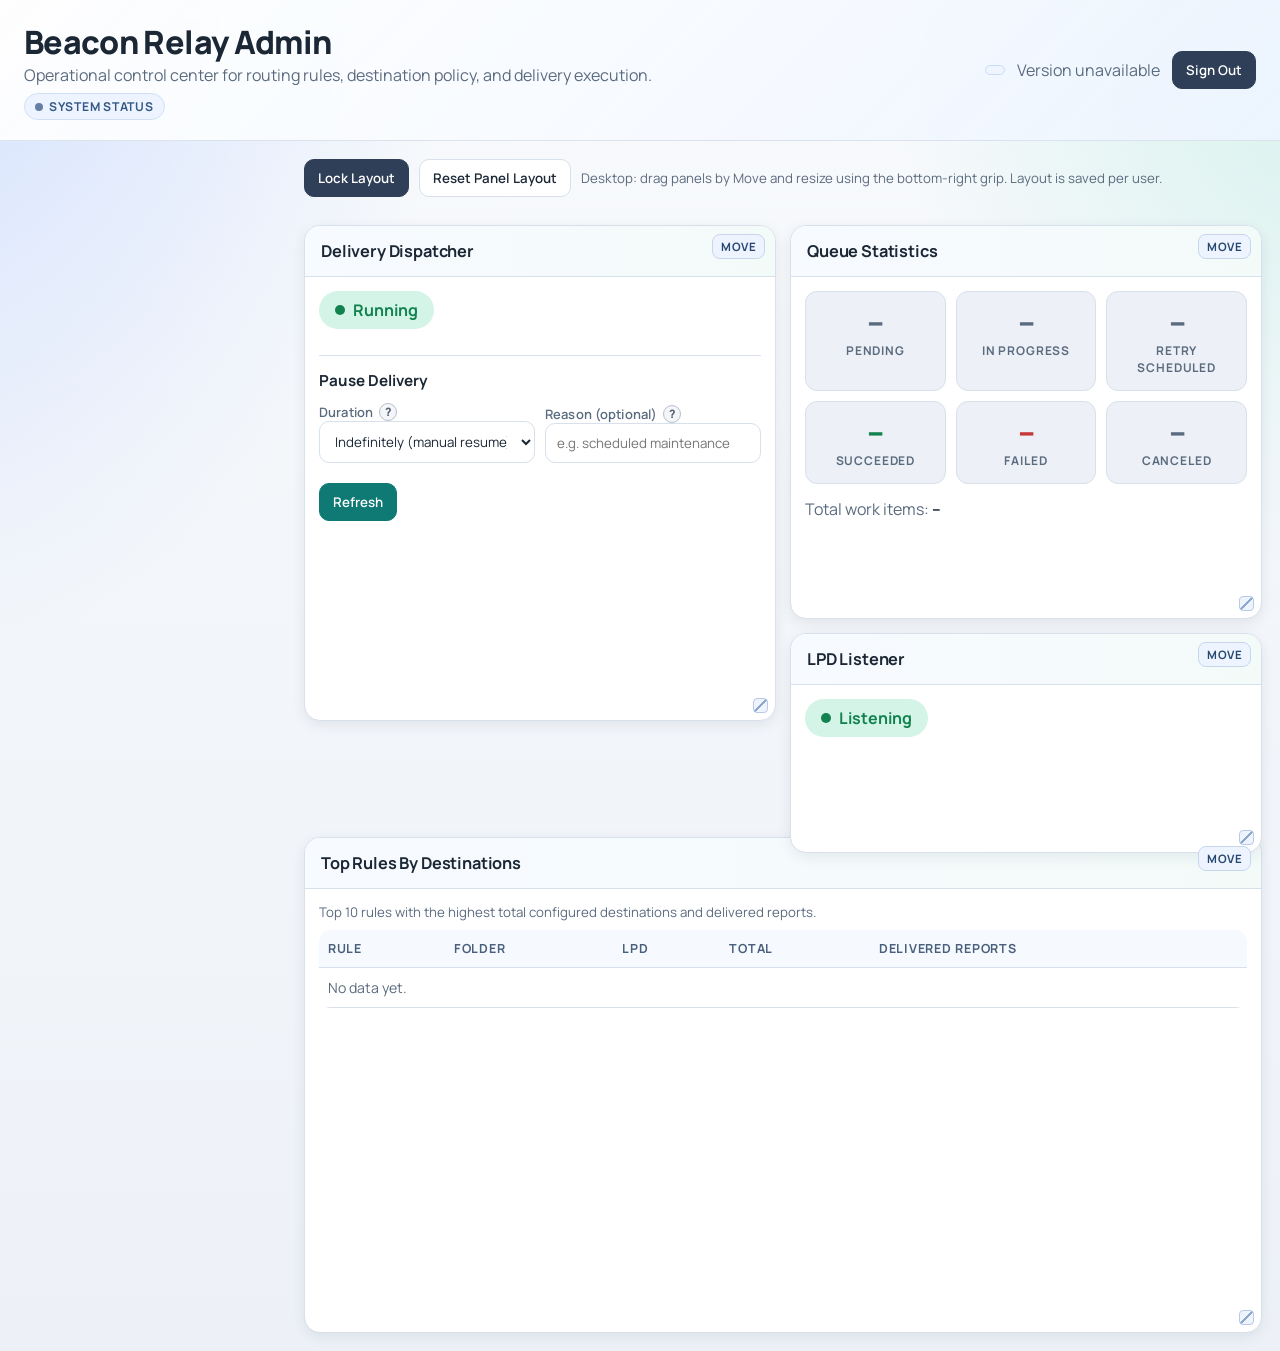
==== commit de3d8392: "feat: Remove unused admin theme and login HTML files chore: Enhance Build-BeaconRelayArtifact.ps1 wi" ====
--- a/BeaconRelay.LpdReceiver/wwwroot/admin/index.html
+++ b/BeaconRelay.LpdReceiver/wwwroot/admin/index.html
@@ -465,13 +465,14 @@
       min-width: 150px;
     }
 
-    .view-section[data-view="delivery"] .queue-filters-toolbar > label:nth-child(1),
-    .view-section[data-view="delivery"] .queue-filters-toolbar > label:nth-child(3) {
+    .view-section[data-view="delivery"] .queue-filters-toolbar > .queue-filter-status,
+    .view-section[data-view="delivery"] .queue-filters-toolbar > .queue-filter-page-size,
+    .view-section[data-view="delivery"] .queue-filters-toolbar > .queue-filter-date {
       flex: 0 0 170px;
       min-width: 170px;
     }
 
-    .view-section[data-view="delivery"] .queue-filters-toolbar > label:nth-child(2) {
+    .view-section[data-view="delivery"] .queue-filters-toolbar > .queue-filter-search {
       flex: 1 1 340px;
       min-width: 260px;
     }
@@ -481,13 +482,14 @@
     }
 
     @media (max-width: 1080px) {
-      .view-section[data-view="delivery"] .queue-filters-toolbar > label:nth-child(1),
-      .view-section[data-view="delivery"] .queue-filters-toolbar > label:nth-child(3) {
+      .view-section[data-view="delivery"] .queue-filters-toolbar > .queue-filter-status,
+      .view-section[data-view="delivery"] .queue-filters-toolbar > .queue-filter-page-size,
+      .view-section[data-view="delivery"] .queue-filters-toolbar > .queue-filter-date {
         flex: 1 1 180px;
         min-width: 160px;
       }
 
-      .view-section[data-view="delivery"] .queue-filters-toolbar > label:nth-child(2) {
+      .view-section[data-view="delivery"] .queue-filters-toolbar > .queue-filter-search {
         flex: 1 1 280px;
         min-width: 220px;
       }
@@ -1082,6 +1084,7 @@
     </div>
     <div class="meta">
       <div id="authStatus" class="muted"></div>
+      <div id="appVersion" class="muted"></div>
       <button id="logoutButton" class="secondary">Sign Out</button>
     </div>
   </header>
@@ -1375,7 +1378,7 @@
             <h2>Delivery Queue</h2>
             <div class="body">
               <div class="toolbar queue-filters-toolbar">
-                <label>Status
+                <label class="queue-filter-status">Status
                   <select id="queueStatusFilter">
                     <option value="All">All</option>
                     <option>Pending</option>
@@ -1386,10 +1389,16 @@
                     <option>Canceled</option>
                   </select>
                 </label>
-                <label>Search
+                <label class="queue-filter-search">Search
                   <input id="queueSearch" placeholder="queue, file, destination, error">
                 </label>
-                <label>Page Size
+                <label class="queue-filter-date">Start Date
+                  <input id="queueStartDate" type="date">
+                </label>
+                <label class="queue-filter-date">End Date
+                  <input id="queueEndDate" type="date">
+                </label>
+                <label class="queue-filter-page-size">Page Size
                   <select id="queuePageSize">
                     <option>10</option>
                     <option selected>25</option>
@@ -1765,6 +1774,7 @@
       canManageSettings: false,
       canManageAdminUsers: false,
       adminUsers: [],
+      appVersion: null,
       statusLayout: null,
       statusLayoutLocked: false
     };
@@ -2219,6 +2229,28 @@
       return timestamp.toLocaleString();
     }
 
+    function dateInputValueForToday() {
+      const now = new Date();
+      const year = now.getFullYear();
+      const month = String(now.getMonth() + 1).padStart(2, '0');
+      const day = String(now.getDate()).padStart(2, '0');
+      return year + '-' + month + '-' + day;
+    }
+
+    function ensureQueueDateRangeDefaults() {
+      const startInput = el('queueStartDate');
+      const endInput = el('queueEndDate');
+      if (!startInput || !endInput) {
+        return;
+      }
+
+      if (!startInput.value && !endInput.value) {
+        const today = dateInputValueForToday();
+        startInput.value = today;
+        endInput.value = today;
+      }
+    }
+
     function setRuleOptions(selectId) {
       const placeholder = '<option value="">Choose Rule</option>';
       const html = state.rules.map(rule => '<option value="' + rule.id + '">' + rule.name + '</option>').join('');
@@ -2589,6 +2621,34 @@
       }
     }
 
+    async function loadAppVersion() {
+      const versionElement = el('appVersion');
+      if (!versionElement) {
+        return;
+      }
+
+      try {
+        const data = await fetchJson('/api/system/version');
+        state.appVersion = data;
+
+        const semver = String(data.version || '').trim();
+        const build = String(data.buildNumber || '').trim();
+        const revision = String(data.sourceRevisionId || '').trim();
+
+        let text = semver ? ('Version ' + semver) : 'Version unavailable';
+        if (build) {
+          text += ' | Build ' + build;
+        }
+        if (revision) {
+          text += ' | ' + revision;
+        }
+
+        versionElement.textContent = text;
+      } catch (_) {
+        versionElement.textContent = 'Version unavailable';
+      }
+    }
+
     function clearSessionGuards() {
       if (state.sessionCheckTimerId) {
         window.clearInterval(state.sessionCheckTimerId);
@@ -3413,12 +3473,20 @@
     async function loadQueue() {
       try {
         el('queueError').textContent = '';
+        ensureQueueDateRangeDefaults();
         const status = el('queueStatusFilter').value;
         const search = el('queueSearch').value.trim();
+        const startDate = el('queueStartDate').value;
+        const endDate = el('queueEndDate').value;
+        if (startDate && endDate && startDate > endDate) {
+          throw new Error('Start Date cannot be after End Date.');
+        }
         const pageSize = Number(el('queuePageSize').value);
         const query = new URLSearchParams({ page: String(state.queuePage), pageSize: String(pageSize) });
         if (status && status !== 'All') query.set('status', status);
         if (search) query.set('search', search);
+        if (startDate) query.set('startDate', startDate);
+        if (endDate) query.set('endDate', endDate);
 
         const result = await fetchJson('/api/delivery/work-items?' + query.toString());
         if (!result || typeof result !== 'object') {
@@ -3938,6 +4006,8 @@
     });
     el('queueStatusFilter').addEventListener('change', async () => { state.queuePage = 1; await loadQueue(); });
     el('queueSearch').addEventListener('change', async () => { state.queuePage = 1; await loadQueue(); });
+    el('queueStartDate').addEventListener('change', async () => { state.queuePage = 1; await loadQueue(); });
+    el('queueEndDate').addEventListener('change', async () => { state.queuePage = 1; await loadQueue(); });
     el('queuePageSize').addEventListener('change', async () => { state.queuePage = 1; await loadQueue(); });
     el('firstPage').addEventListener('click', async () => { await goToQueuePage(1); });
     el('prevPage').addEventListener('click', async () => { if (state.queuePage > 1) { state.queuePage -= 1; await loadQueue(); } });
@@ -3966,9 +4036,11 @@
       state.currentUsername = 'anonymous';
       initializeStatusLayoutForCurrentUser();
       applyMenuState();
+      ensureQueueDateRangeDefaults();
       setActiveView('status');
       applyAccessControls();
       await loadAuthStatus();
+      await loadAppVersion();
       resetRuleForm();
       await loadRetryPolicies();
       resetFolderForm();
